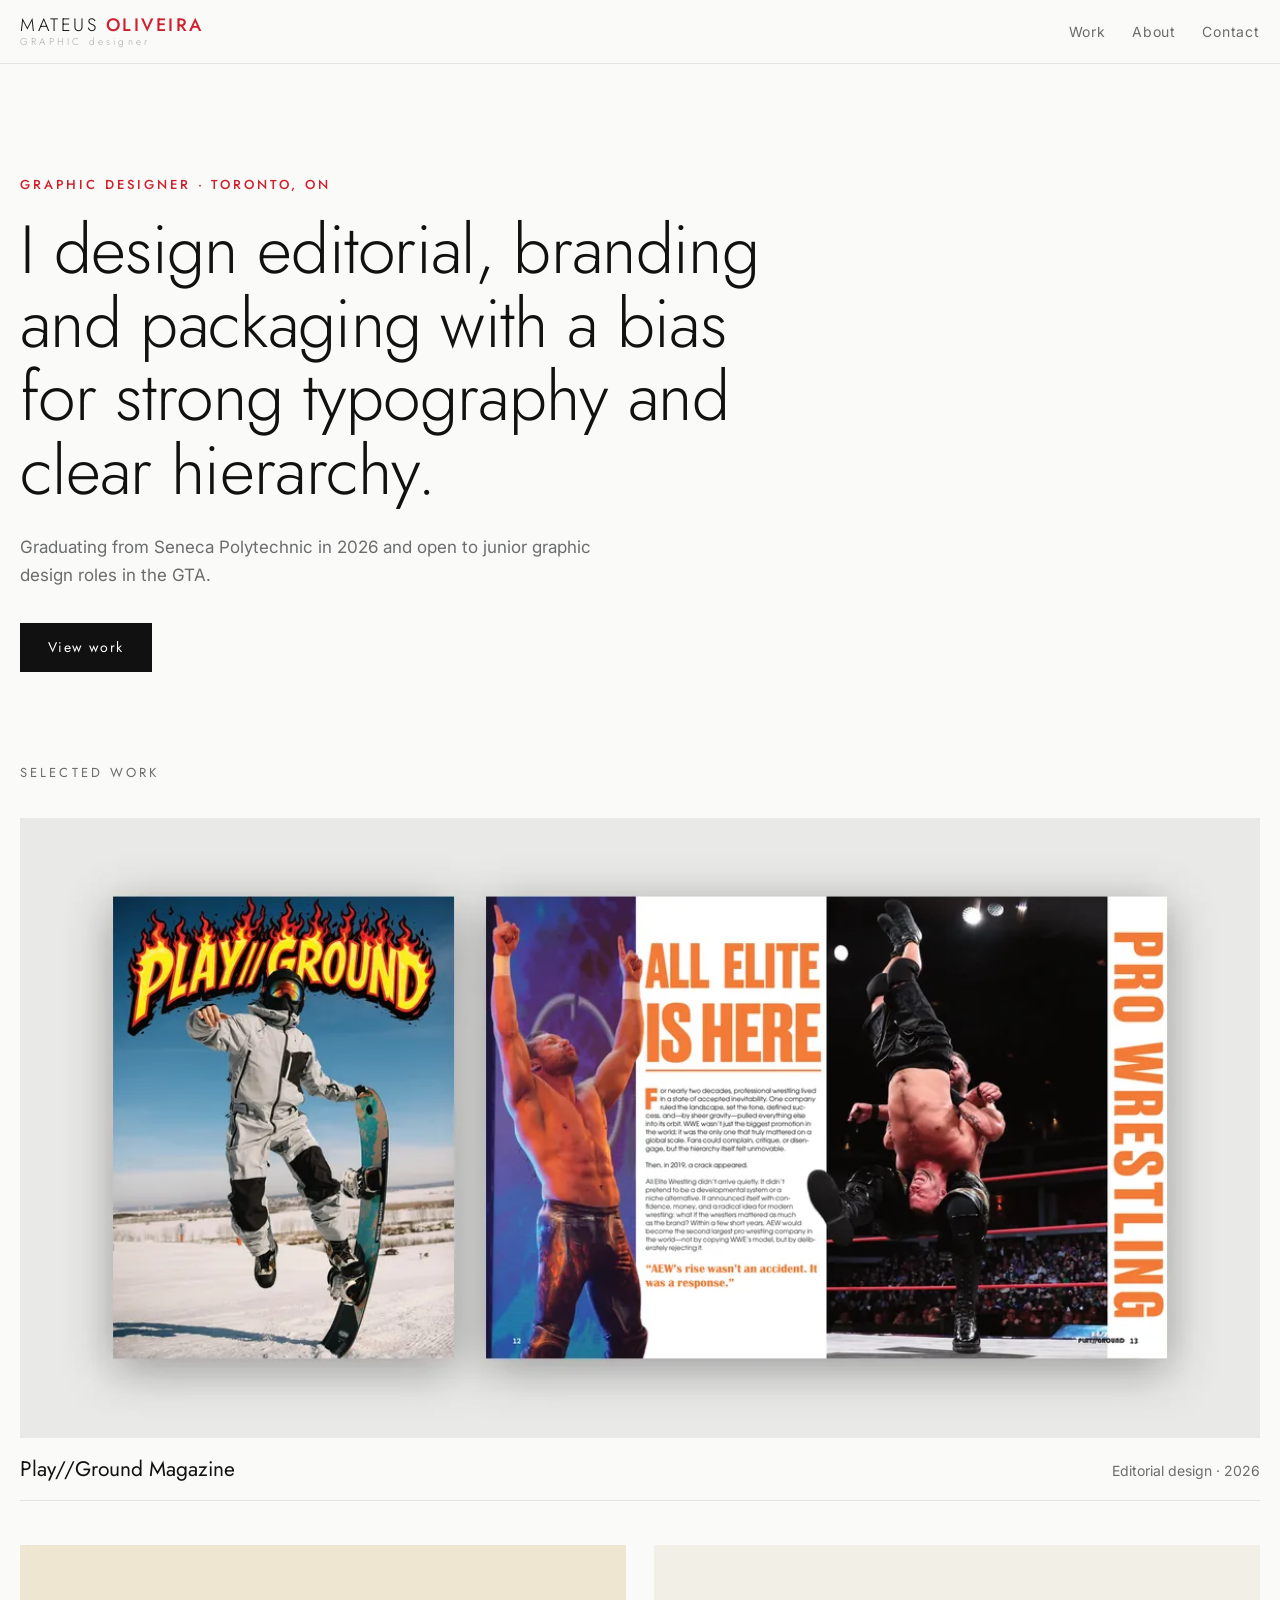
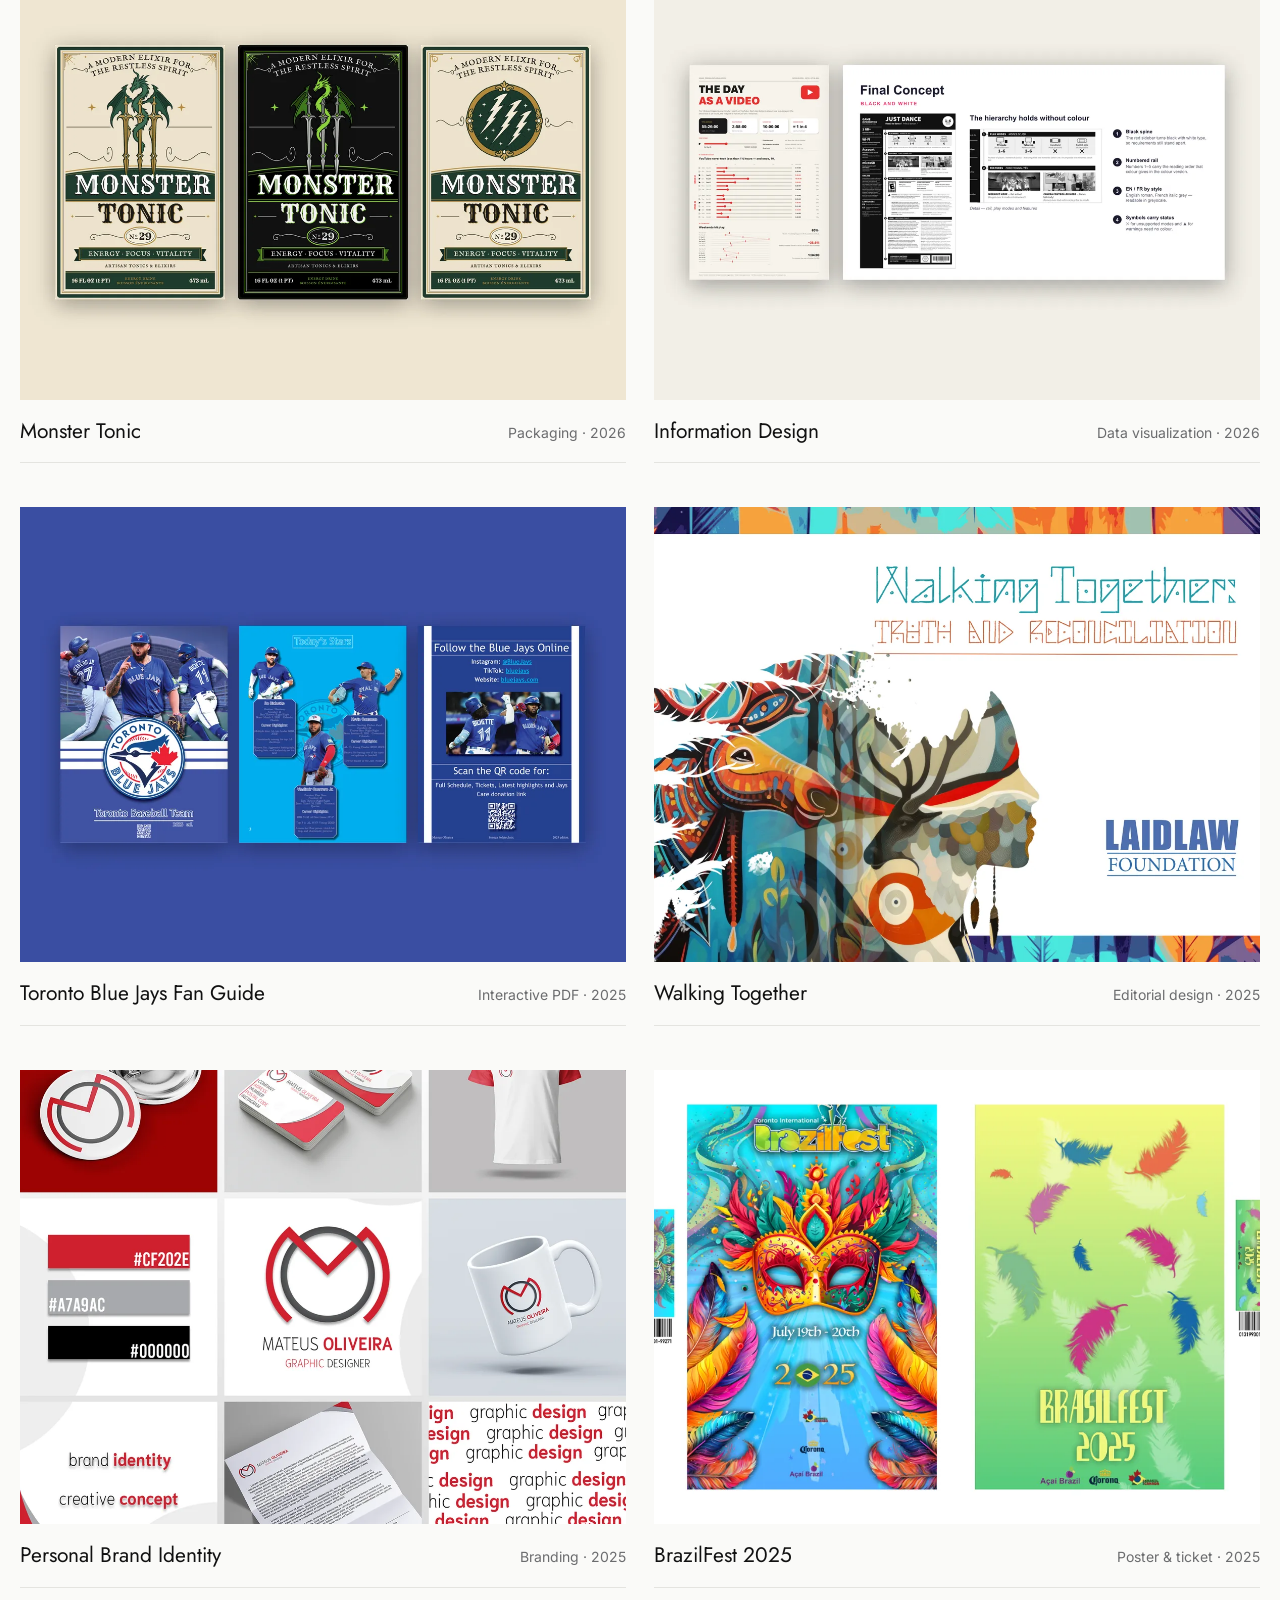
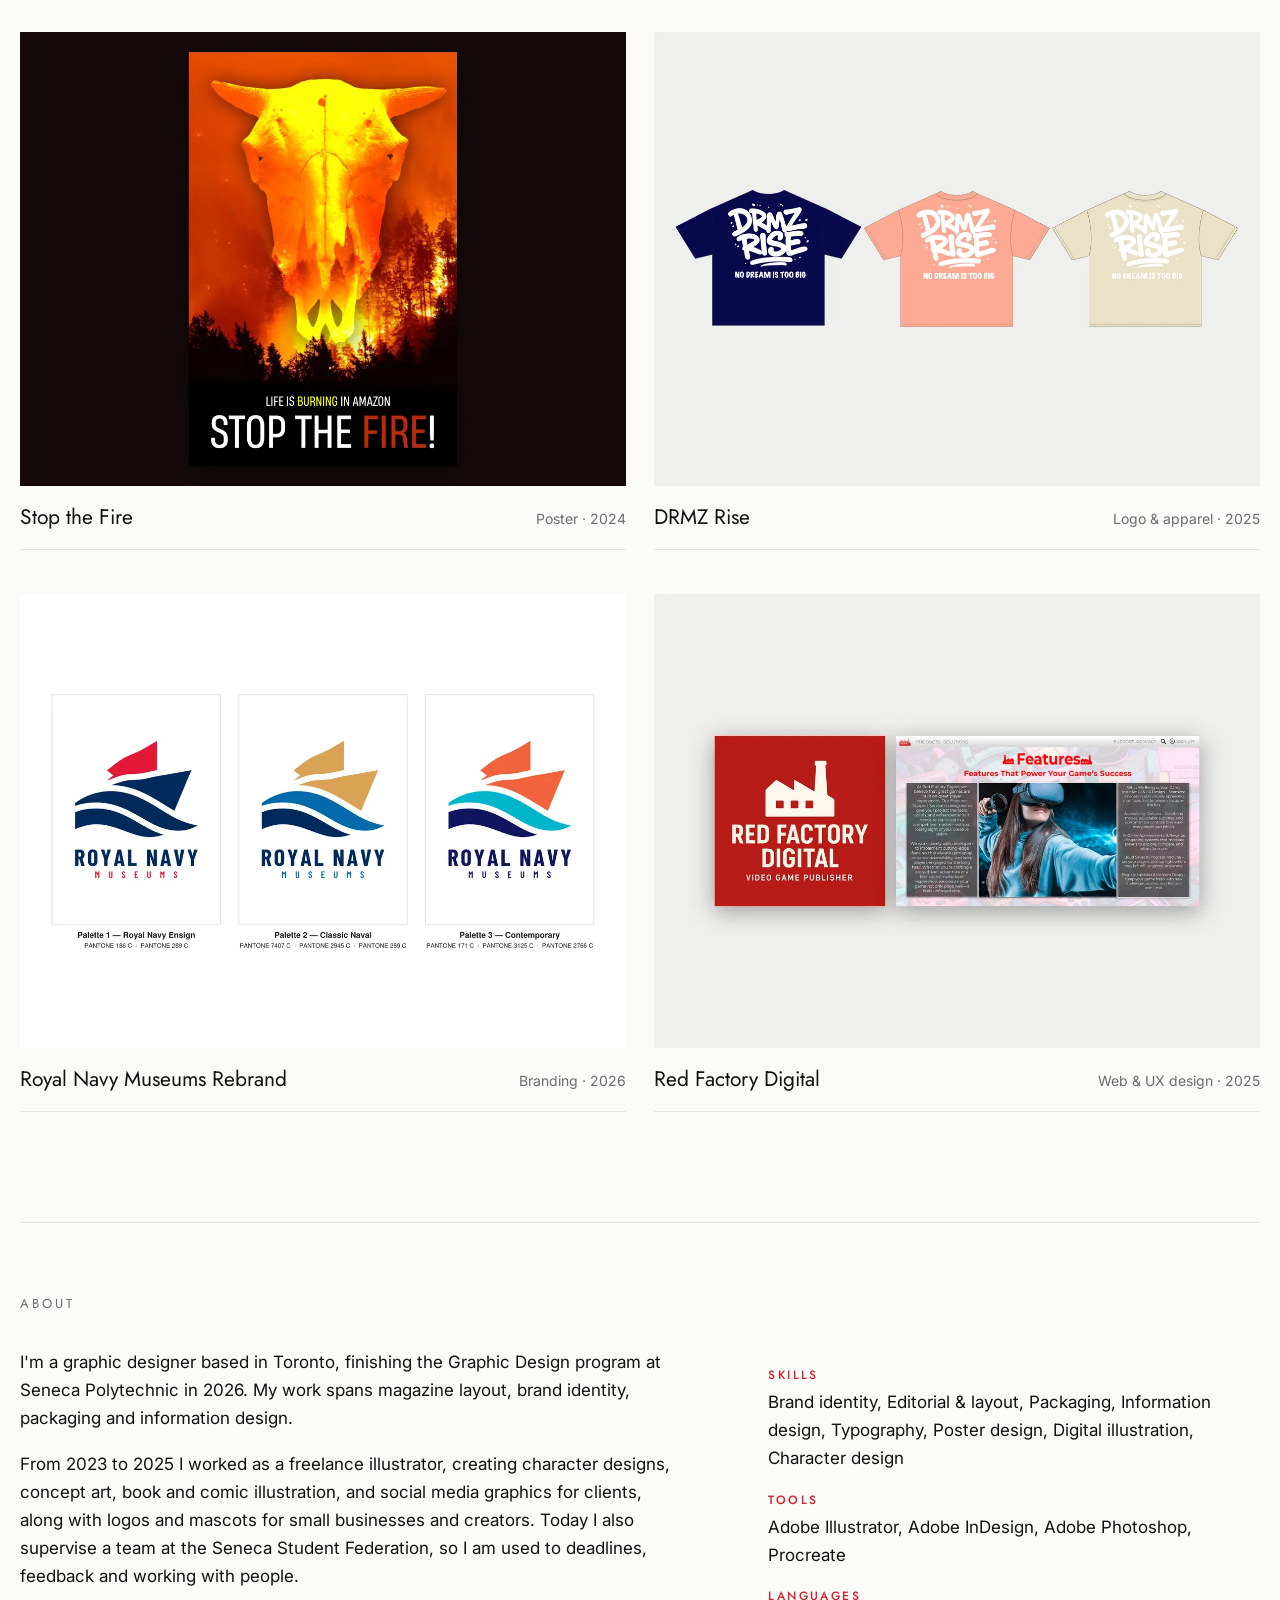
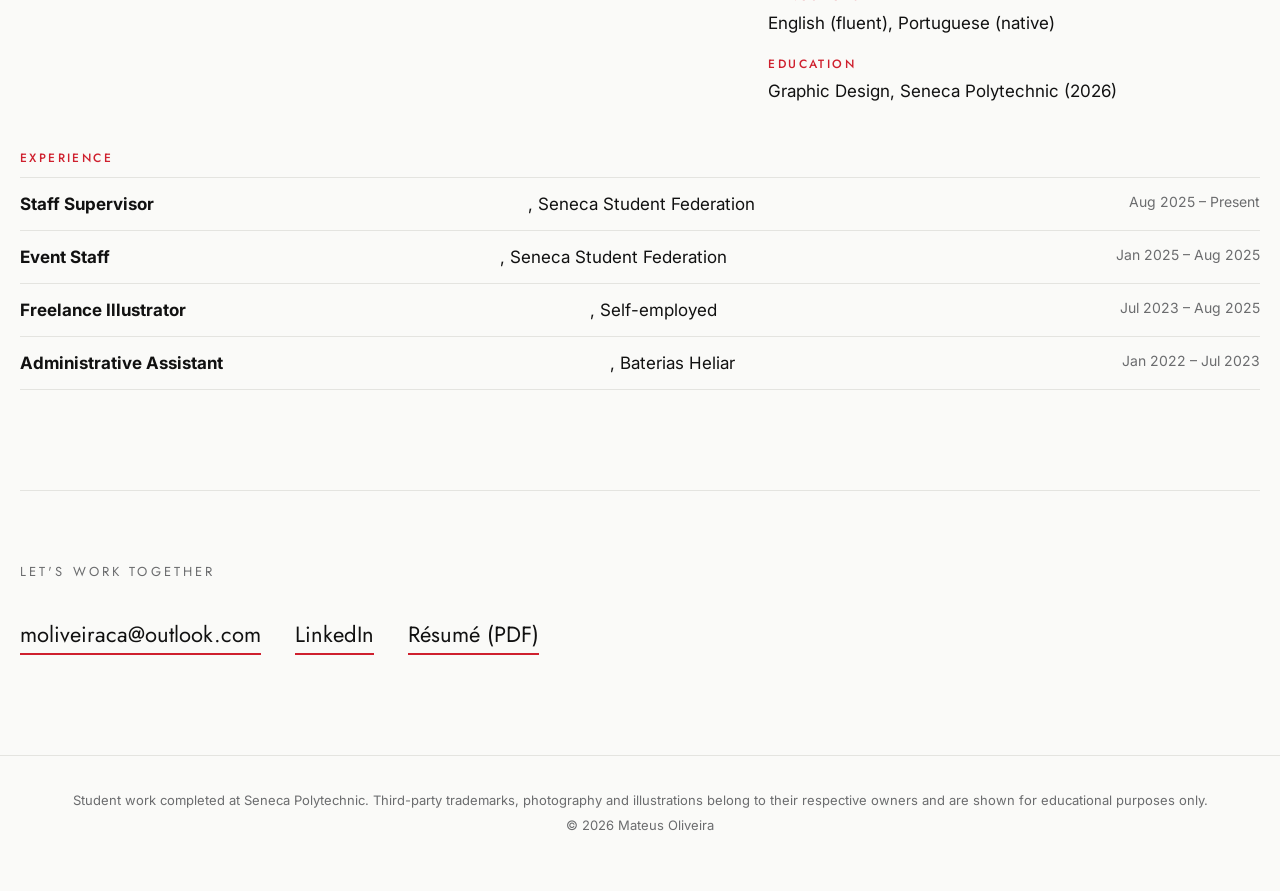
==== index.html @ f79b007b "Portfolio site Co-Authored-By: Claude Sonnet 5.5 <noreply@anthropic.com>" ====
<!doctype html>
<html lang="en"><head><meta charset="utf-8">
<meta name="viewport" content="width=device-width,initial-scale=1">
<title>Mateus Oliveira | Graphic Designer</title>
<meta name="description" content="I design editorial, branding and packaging with a bias for strong typography and clear hierarchy.">
<meta property="og:title" content="Mateus Oliveira | Graphic Designer"><meta property="og:description" content="I design editorial, branding and packaging with a bias for strong typography and clear hierarchy."><meta property="og:image" content="assets/img/playground-magazine/cover.webp">
<link rel="preconnect" href="https://fonts.googleapis.com"><link rel="preconnect" href="https://fonts.gstatic.com" crossorigin>
<link href="https://fonts.googleapis.com/css2?family=Inter:wght@400;500&family=Jost:wght@300;400;500&display=swap" rel="stylesheet">
<link rel="stylesheet" href="assets/css/style.css">
</head><body><header class="top"><a class="mark" href="index.html" aria-label="Home"><span>MATEUS</span> <b>OLIVEIRA</b><small>GRAPHIC designer</small></a>
<nav><a href="index.html#work">Work</a><a href="index.html#about">About</a><a href="index.html#contact">Contact</a></nav></header><main>
<section class="hero"><p class="eyebrow">Graphic Designer · Toronto, ON</p>
<h1>I design editorial, branding and packaging with a bias for strong typography and clear hierarchy.</h1><p class="status">Graduating from Seneca Polytechnic in 2026 and open to junior graphic design roles in the GTA.</p>
<a class="btn" href="#work">View work</a></section>
<section id="work"><h2>Selected work</h2><div class="grid"><a class="card big reveal" href="projects/playground-magazine.html"><div class="thumb"><img src="assets/img/playground-magazine/cover.webp" alt="Play//Ground Magazine cover" width="1200" height="900" loading="eager"></div>
<div class="cap"><h3>Play//Ground Magazine</h3><span>Editorial design · 2026</span></div></a><a class="card reveal" href="projects/monster-tonic.html"><div class="thumb"><img src="assets/img/monster-tonic/cover.webp" alt="Monster Tonic cover" width="1200" height="900" loading="eager"></div>
<div class="cap"><h3>Monster Tonic</h3><span>Packaging · 2026</span></div></a><a class="card reveal" href="projects/information-design.html"><div class="thumb"><img src="assets/img/information-design/cover.webp" alt="Information Design cover" width="1200" height="900" loading="lazy"></div>
<div class="cap"><h3>Information Design</h3><span>Data visualization · 2026</span></div></a><a class="card reveal" href="projects/toronto-blue-jays-guide.html"><div class="thumb"><img src="assets/img/toronto-blue-jays-guide/cover.webp" alt="Toronto Blue Jays Fan Guide cover" width="1200" height="900" loading="lazy"></div>
<div class="cap"><h3>Toronto Blue Jays Fan Guide</h3><span>Interactive PDF · 2025</span></div></a><a class="card reveal" href="projects/walking-together-brochure.html"><div class="thumb"><img src="assets/img/walking-together-brochure/cover.webp" alt="Walking Together cover" width="1200" height="900" loading="lazy"></div>
<div class="cap"><h3>Walking Together</h3><span>Editorial design · 2025</span></div></a><a class="card reveal" href="projects/personal-brand-identity.html"><div class="thumb"><img src="assets/img/personal-brand-identity/cover.webp" alt="Personal Brand Identity cover" width="1200" height="1196" loading="lazy"></div>
<div class="cap"><h3>Personal Brand Identity</h3><span>Branding · 2025</span></div></a><a class="card reveal" href="projects/brazilfest-2025.html"><div class="thumb"><img src="assets/img/brazilfest-2025/cover.webp" alt="BrazilFest 2025 cover" width="1200" height="777" loading="lazy"></div>
<div class="cap"><h3>BrazilFest 2025</h3><span>Poster &amp; ticket · 2025</span></div></a><a class="card reveal" href="projects/stop-the-fire.html"><div class="thumb"><img src="assets/img/stop-the-fire/cover.webp" alt="Stop the Fire cover" width="1200" height="900" loading="lazy"></div>
<div class="cap"><h3>Stop the Fire</h3><span>Poster · 2024</span></div></a><a class="card reveal" href="projects/drmz-rise.html"><div class="thumb"><img src="assets/img/drmz-rise/cover.webp" alt="DRMZ Rise cover" width="1200" height="900" loading="lazy"></div>
<div class="cap"><h3>DRMZ Rise</h3><span>Logo &amp; apparel · 2025</span></div></a><a class="card reveal" href="projects/royal-navy-museums.html"><div class="thumb"><img src="assets/img/royal-navy-museums/cover.webp" alt="Royal Navy Museums Rebrand cover" width="1200" height="927" loading="lazy"></div>
<div class="cap"><h3>Royal Navy Museums Rebrand</h3><span>Branding · 2026</span></div></a><a class="card reveal" href="projects/red-factory-digital.html"><div class="thumb"><img src="assets/img/red-factory-digital/cover.webp" alt="Red Factory Digital cover" width="1200" height="900" loading="lazy"></div>
<div class="cap"><h3>Red Factory Digital</h3><span>Web &amp; UX design · 2025</span></div></a></div></section>
<section id="about" class="about"><h2>About</h2><div class="cols"><div><p>I&#x27;m a graphic designer based in Toronto, finishing the Graphic Design program at Seneca Polytechnic in 2026. My work spans magazine layout, brand identity, packaging and information design.</p><p>From 2023 to 2025 I worked as a freelance illustrator, creating character designs, concept art, book and comic illustration, and social media graphics for clients, along with logos and mascots for small businesses and creators. Today I also supervise a team at the Seneca Student Federation, so I am used to deadlines, feedback and working with people.</p></div>
<div class="facts"><h4>Skills</h4><p>Brand identity, Editorial &amp; layout, Packaging, Information design, Typography, Poster design, Digital illustration, Character design</p><h4>Tools</h4><p>Adobe Illustrator, Adobe InDesign, Adobe Photoshop, Procreate</p><h4>Languages</h4><p>English (fluent), Portuguese (native)</p><h4>Education</h4><p>Graphic Design, Seneca Polytechnic (2026)</p></div></div>
<h4 class="exph">Experience</h4><ul class="exp"><li><b>Staff Supervisor</b>, Seneca Student Federation<span>Aug 2025 – Present</span></li><li><b>Event Staff</b>, Seneca Student Federation<span>Jan 2025 – Aug 2025</span></li><li><b>Freelance Illustrator</b>, Self-employed<span>Jul 2023 – Aug 2025</span></li><li><b>Administrative Assistant</b>, Baterias Heliar<span>Jan 2022 – Jul 2023</span></li></ul></section>
<section id="contact" class="contact"><h2>Let's work together</h2><p class="links"><a href="mailto:moliveiraca@outlook.com">moliveiraca@outlook.com</a> <a href="https://www.linkedin.com/in/mateus-poliveira" target="_blank" rel="noopener">LinkedIn</a> <a href="assets/Mateus_Oliveira_Resume.pdf" target="_blank" rel="noopener">Résumé (PDF)</a></p></section>
</main><footer><p>Student work completed at Seneca Polytechnic. Third-party trademarks, photography and illustrations belong to their respective owners and are shown for educational purposes only.</p><p>© 2026 Mateus Oliveira</p></footer>
<div class="lb" hidden><button class="x" aria-label="Close">×</button><button class="p" aria-label="Previous">‹</button><button class="n" aria-label="Next">›</button><img alt=""><p></p></div><script src="assets/js/main.js"></script></body></html>
---- assets/css/style.css ----
:root{--red:#CF202E;--gray:#A7A9AC;--ink:#111;--soft:#6b6c6e;--bg:#fafaf8;--line:#e4e4e0;--max:1240px}
*{box-sizing:border-box;margin:0}
html{scroll-behavior:smooth}
body{font:400 17px/1.65 Inter,system-ui,sans-serif;color:var(--ink);background:var(--bg);-webkit-font-smoothing:antialiased}
img{max-width:100%;height:auto;display:block}
a{color:inherit}
h1,h2,h3,h4,.mark,.eyebrow,.btn{font-family:Jost,Inter,sans-serif}
.top{position:sticky;top:0;z-index:5;display:flex;justify-content:space-between;align-items:center;padding:16px max(20px,calc((100% - var(--max))/2));background:rgba(250,250,248,.92);backdrop-filter:blur(8px);border-bottom:1px solid var(--line)}
.mark{text-decoration:none;font-weight:300;letter-spacing:.14em;font-size:18px;line-height:1.1}
.mark b{font-weight:500;color:var(--red)}
.mark small{display:block;font-size:10px;letter-spacing:.32em;color:var(--gray);text-transform:none}
.top nav{display:flex;gap:26px}
.top nav a{text-decoration:none;font-size:14px;letter-spacing:.06em;color:var(--soft)}
.top nav a:hover{color:var(--red)}
main,footer{padding:0 20px}
section{max-width:var(--max);margin:0 auto}
.hero{padding:110px 0 90px}
.eyebrow{font-size:13px;letter-spacing:.22em;text-transform:uppercase;color:var(--red);margin-bottom:18px;font-weight:500}
h1{font-weight:300;font-size:clamp(34px,5.4vw,68px);line-height:1.08;max-width:18ch;letter-spacing:-.01em}
.hero h1{max-width:20ch}
.status{margin:26px 0 34px;color:var(--soft);max-width:52ch}
.btn{display:inline-block;background:var(--ink);color:#fff;text-decoration:none;padding:13px 28px;letter-spacing:.1em;font-size:14px;transition:background .2s}
.btn:hover{background:var(--red)}
h2{font-weight:400;font-size:13px;letter-spacing:.24em;text-transform:uppercase;color:var(--soft);margin-bottom:34px}
.grid{display:grid;grid-template-columns:repeat(2,1fr);gap:44px 28px;padding-bottom:110px}
.card{text-decoration:none;display:block}
.card.big{grid-column:1/-1}
.thumb{overflow:hidden;background:#e9e9e6}
.thumb img{width:100%;aspect-ratio:4/3;object-fit:cover;transition:transform .6s ease}
.card.big .thumb img{aspect-ratio:2/1}
.card:hover .thumb img{transform:scale(1.03)}
.cap{display:flex;justify-content:space-between;gap:16px;align-items:baseline;padding-top:14px;border-bottom:1px solid var(--line);padding-bottom:14px}
.cap h3{font-weight:400;font-size:21px}
.cap span{color:var(--soft);font-size:14px;white-space:nowrap}
.card:hover h3{color:var(--red)}
.about,.contact{padding:20px 0 100px;border-top:1px solid var(--line);padding-top:70px}
.cols{display:grid;grid-template-columns:1.4fr 1fr;gap:60px}
.cols p{margin-bottom:1em;max-width:60ch}
.facts h4{font:500 12px Jost;letter-spacing:.2em;text-transform:uppercase;color:var(--red);margin-top:18px}
.facts p{margin:4px 0 0}
.exph{font:500 12px Jost;letter-spacing:.2em;text-transform:uppercase;color:var(--red);margin:44px 0 10px}
.exp{list-style:none;padding:0;border-top:1px solid var(--line)}
.exp li{display:flex;justify-content:space-between;gap:16px;padding:12px 0;border-bottom:1px solid var(--line)}
.exp span{color:var(--soft);font-size:14px;white-space:nowrap}
@media (max-width:760px){.exp li{flex-direction:column;gap:2px}.exp span{white-space:normal}}
.contact .links{display:flex;flex-wrap:wrap;gap:12px 34px;font-size:22px;font-family:Jost}
.contact a{text-decoration:none;border-bottom:2px solid var(--red)}
.soft{color:var(--soft)}
footer{border-top:1px solid var(--line);padding-top:30px;padding-bottom:50px;color:var(--soft);font-size:13px;text-align:center}
footer p{max-width:var(--max);margin:4px auto}
/* project page */
.proj{padding-bottom:60px}
.phead{padding:80px 0 40px}
.lead{margin-top:22px;color:var(--soft);max-width:58ch;font-size:19px}
.phero{width:100%;max-width:var(--max);margin:0 auto;background:#e9e9e6}
.pinfo{display:grid;grid-template-columns:1fr 1.6fr;gap:60px;padding:56px 0}
dl{display:grid;grid-template-columns:1fr 1fr;gap:18px 20px;align-content:start}
dt{font:500 11px Jost;letter-spacing:.2em;text-transform:uppercase;color:var(--red)}
dd{font-size:15px}
.note{margin-top:18px;font-size:14px;color:var(--soft);border-left:2px solid var(--gray);padding-left:14px}
.gallery{display:grid;grid-template-columns:repeat(6,1fr);gap:28px}
.g{grid-column:span 6}
.g.half{grid-column:span 3}
.g.third{grid-column:span 2}
.g.narrow{grid-column:2/6}
.g img{width:100%;cursor:zoom-in;background:#ecece9}
figcaption{font-size:13px;color:var(--soft);margin-top:8px}
.pn{display:flex;justify-content:space-between;gap:20px;max-width:var(--max);margin:90px auto 0;padding-top:26px;border-top:1px solid var(--line);font-family:Jost;font-size:18px}
.pn a{text-decoration:none}.pn a:hover{color:var(--red)}
/* lightbox */
.lb{position:fixed;inset:0;z-index:20;background:rgba(10,10,10,.94);display:flex;flex-direction:column;align-items:center;justify-content:center;padding:30px}
.lb[hidden]{display:none}
.lb img{max-width:94vw;max-height:84vh;object-fit:contain}
.lb p{color:#ccc;font-size:14px;margin-top:12px}
.lb button{position:absolute;background:none;border:0;color:#fff;font-size:44px;cursor:pointer;padding:10px 18px;line-height:1}
.lb .x{top:10px;right:14px}.lb .p{left:6px;top:45%}.lb .n{right:6px;top:45%}
.lb button:hover{color:var(--red)}
/* reveal */
.js .reveal{opacity:0;transform:translateY(18px);transition:opacity .7s ease,transform .7s ease}
.js .reveal.in{opacity:1;transform:none}
@media (prefers-reduced-motion:reduce){.js .reveal{opacity:1;transform:none;transition:none}html{scroll-behavior:auto}.thumb img{transition:none}}
@media (max-width:760px){
 body{font-size:16px}.hero{padding:60px 0 56px}
 .grid{grid-template-columns:1fr;gap:34px}.card.big .thumb img{aspect-ratio:4/3}
 .cols,.pinfo{grid-template-columns:1fr;gap:30px}
 .gallery{gap:18px}.g.half{grid-column:span 6}.g.third{grid-column:span 6}.g.narrow{grid-column:1/-1}
 .top nav{gap:16px}.mark{font-size:15px}.pn{flex-direction:column}
 .cap{flex-direction:column;gap:2px}.cap span{white-space:normal}
}
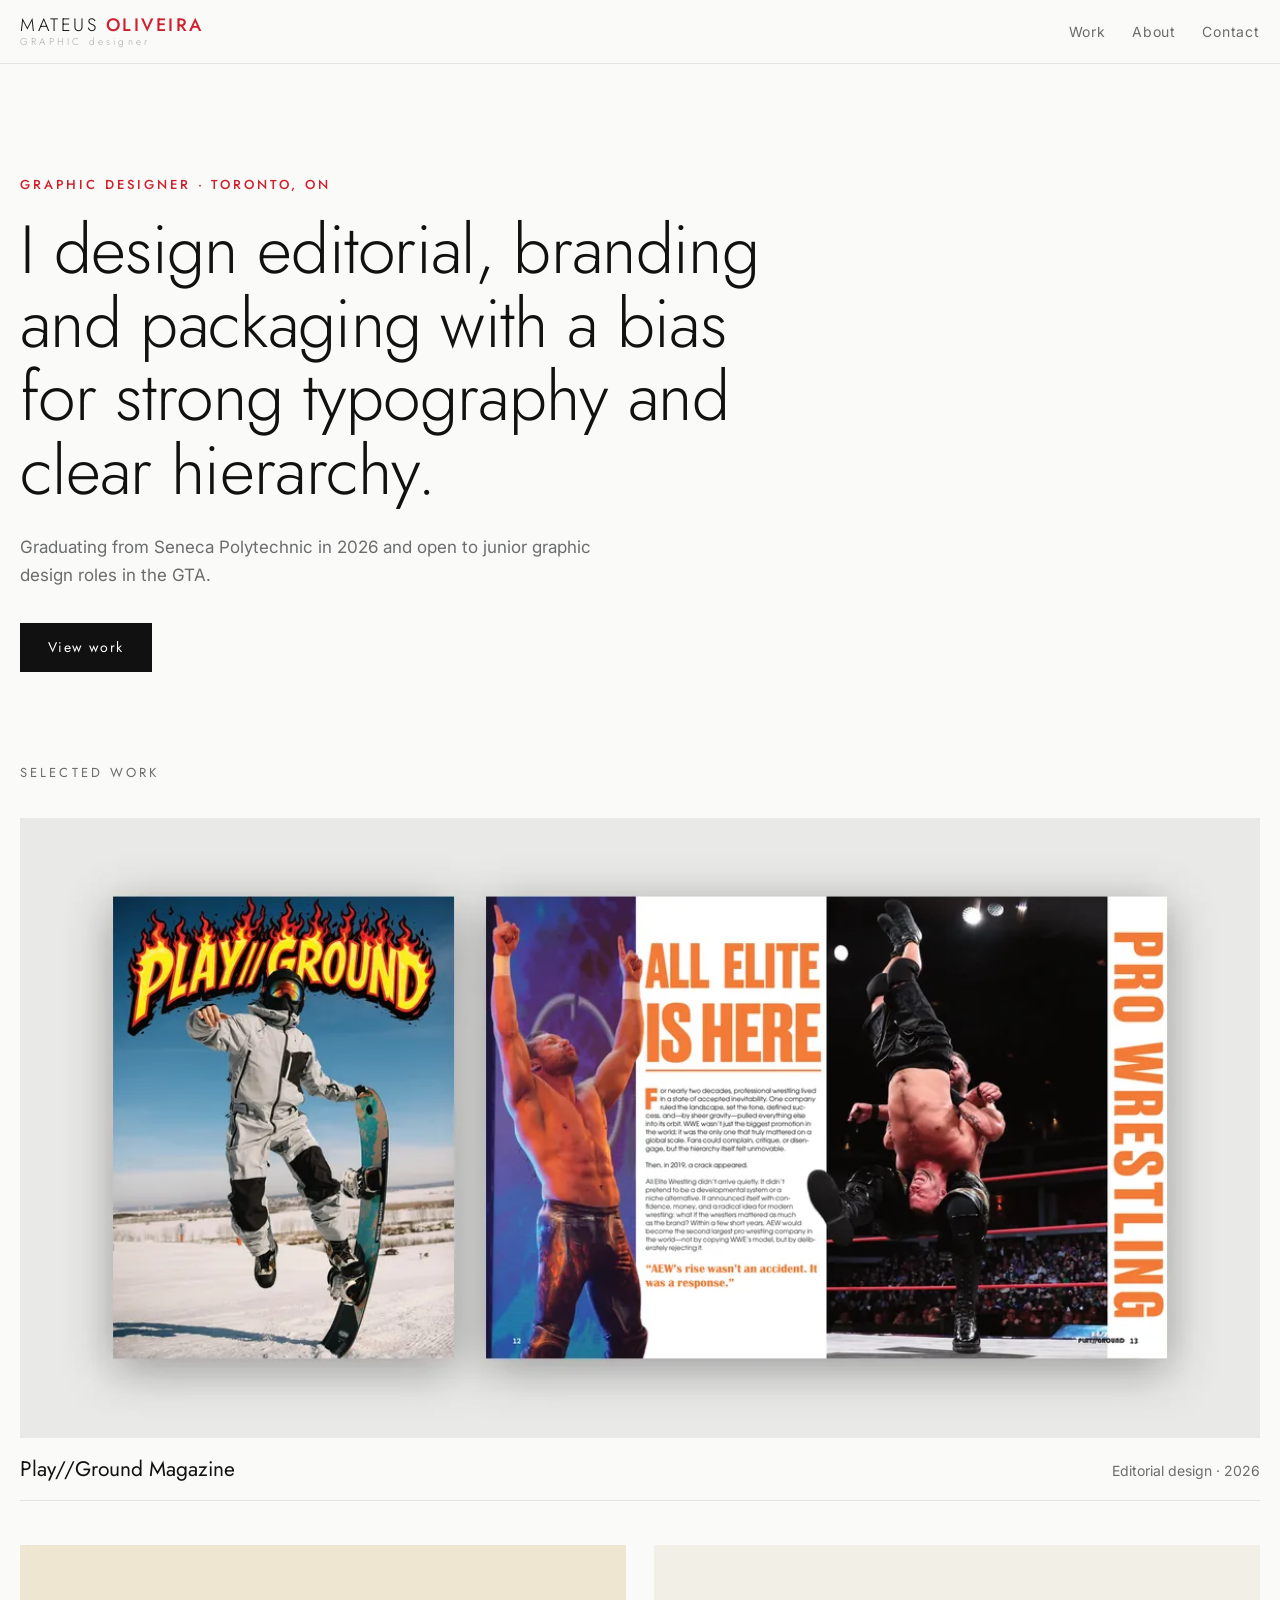
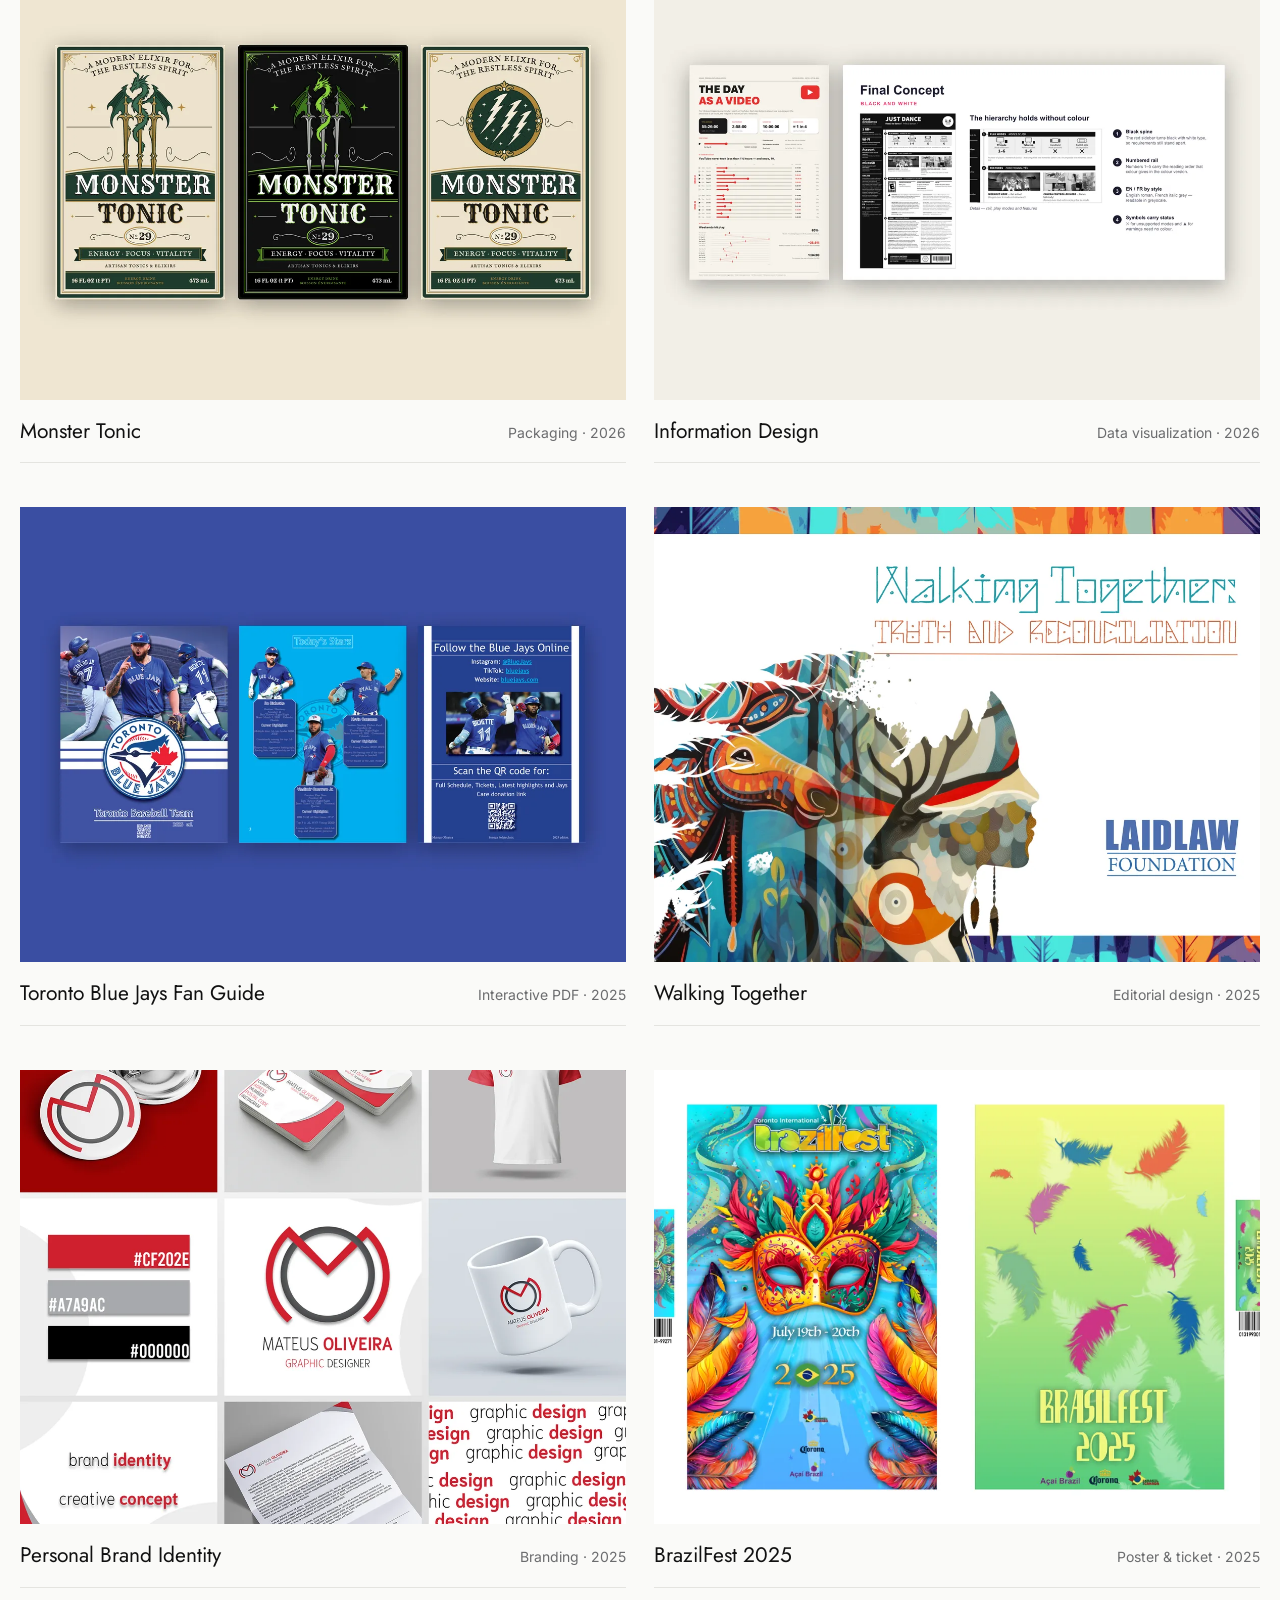
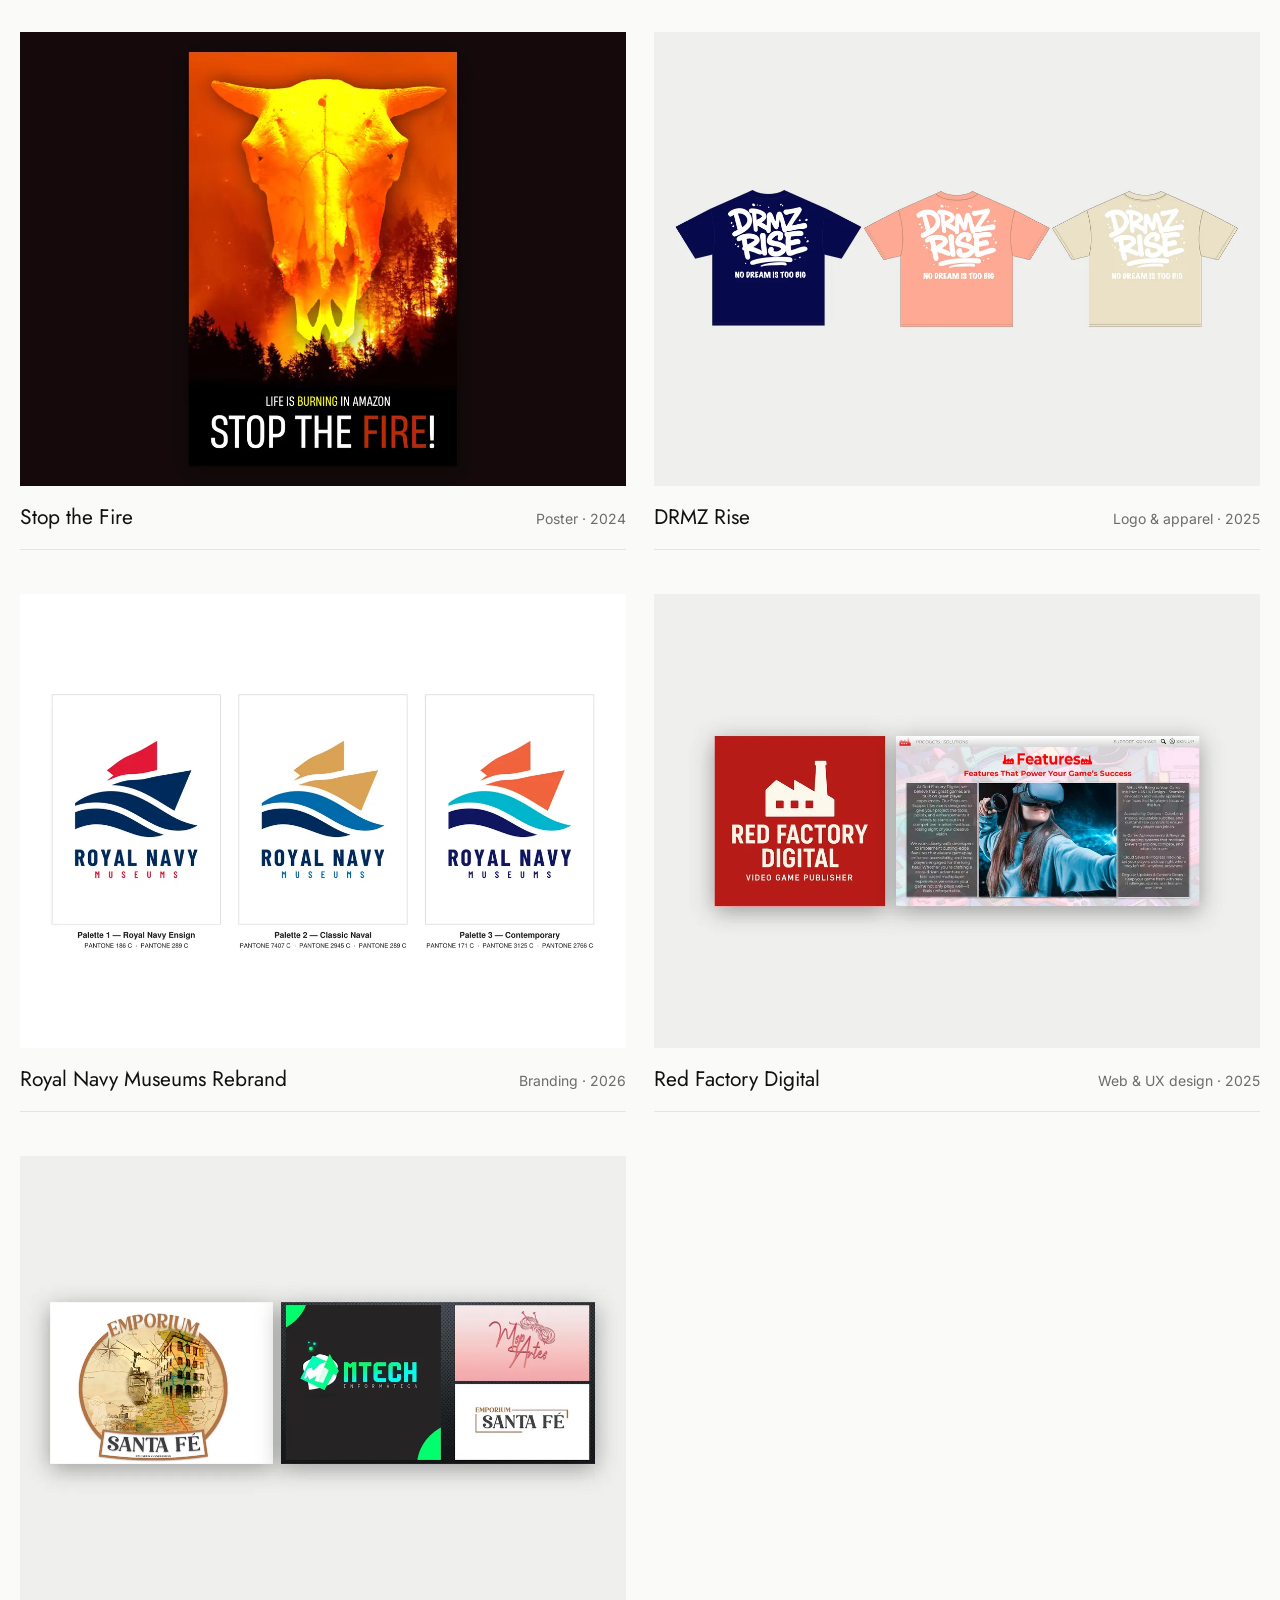
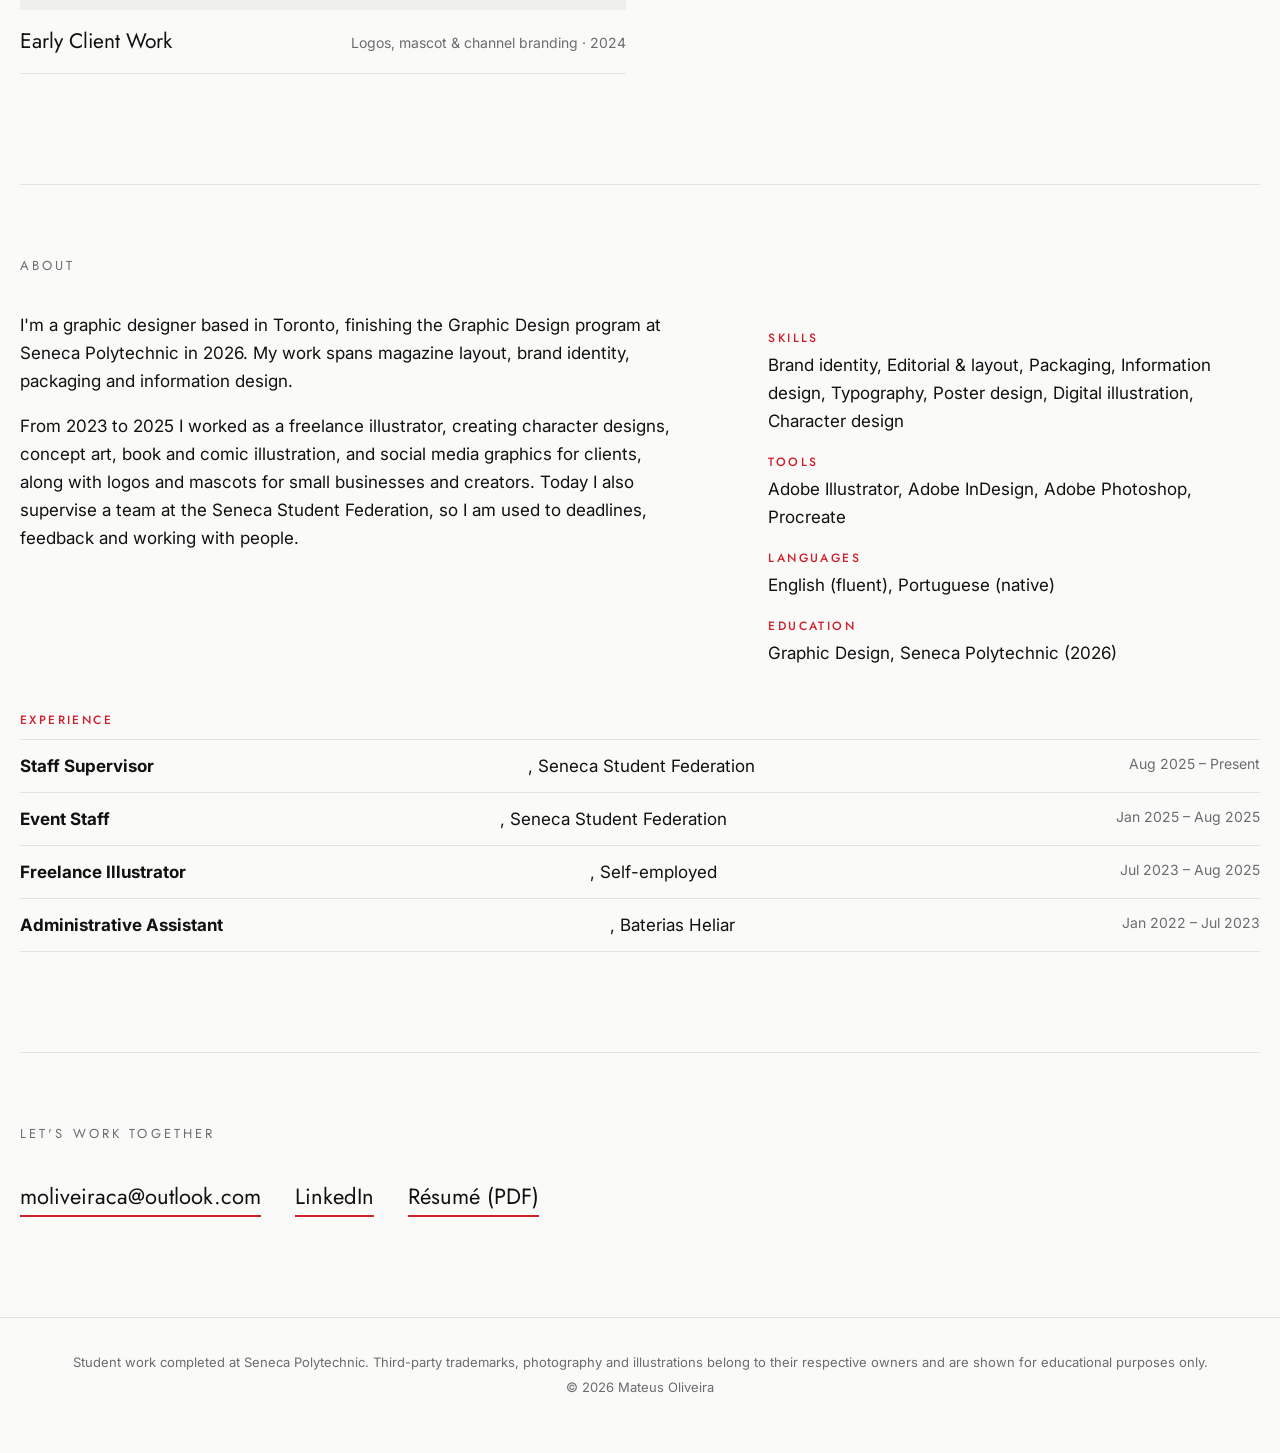
==== commit 2db3b058: "Add Early Client Work case Co-Authored-By: Claude Sonnet 5.5 <noreply@anthropic.com>" ====
--- a/index.html
+++ b/index.html
@@ -23,7 +23,8 @@
 <div class="cap"><h3>Stop the Fire</h3><span>Poster · 2024</span></div></a><a class="card reveal" href="projects/drmz-rise.html"><div class="thumb"><img src="assets/img/drmz-rise/cover.webp" alt="DRMZ Rise cover" width="1200" height="900" loading="lazy"></div>
 <div class="cap"><h3>DRMZ Rise</h3><span>Logo &amp; apparel · 2025</span></div></a><a class="card reveal" href="projects/royal-navy-museums.html"><div class="thumb"><img src="assets/img/royal-navy-museums/cover.webp" alt="Royal Navy Museums Rebrand cover" width="1200" height="927" loading="lazy"></div>
 <div class="cap"><h3>Royal Navy Museums Rebrand</h3><span>Branding · 2026</span></div></a><a class="card reveal" href="projects/red-factory-digital.html"><div class="thumb"><img src="assets/img/red-factory-digital/cover.webp" alt="Red Factory Digital cover" width="1200" height="900" loading="lazy"></div>
-<div class="cap"><h3>Red Factory Digital</h3><span>Web &amp; UX design · 2025</span></div></a></div></section>
+<div class="cap"><h3>Red Factory Digital</h3><span>Web &amp; UX design · 2025</span></div></a><a class="card reveal" href="projects/early-client-work.html"><div class="thumb"><img src="assets/img/early-client-work/cover.webp" alt="Early Client Work cover" width="1200" height="900" loading="lazy"></div>
+<div class="cap"><h3>Early Client Work</h3><span>Logos, mascot &amp; channel branding · 2024</span></div></a></div></section>
 <section id="about" class="about"><h2>About</h2><div class="cols"><div><p>I&#x27;m a graphic designer based in Toronto, finishing the Graphic Design program at Seneca Polytechnic in 2026. My work spans magazine layout, brand identity, packaging and information design.</p><p>From 2023 to 2025 I worked as a freelance illustrator, creating character designs, concept art, book and comic illustration, and social media graphics for clients, along with logos and mascots for small businesses and creators. Today I also supervise a team at the Seneca Student Federation, so I am used to deadlines, feedback and working with people.</p></div>
 <div class="facts"><h4>Skills</h4><p>Brand identity, Editorial &amp; layout, Packaging, Information design, Typography, Poster design, Digital illustration, Character design</p><h4>Tools</h4><p>Adobe Illustrator, Adobe InDesign, Adobe Photoshop, Procreate</p><h4>Languages</h4><p>English (fluent), Portuguese (native)</p><h4>Education</h4><p>Graphic Design, Seneca Polytechnic (2026)</p></div></div>
 <h4 class="exph">Experience</h4><ul class="exp"><li><b>Staff Supervisor</b>, Seneca Student Federation<span>Aug 2025 – Present</span></li><li><b>Event Staff</b>, Seneca Student Federation<span>Jan 2025 – Aug 2025</span></li><li><b>Freelance Illustrator</b>, Self-employed<span>Jul 2023 – Aug 2025</span></li><li><b>Administrative Assistant</b>, Baterias Heliar<span>Jan 2022 – Jul 2023</span></li></ul></section>
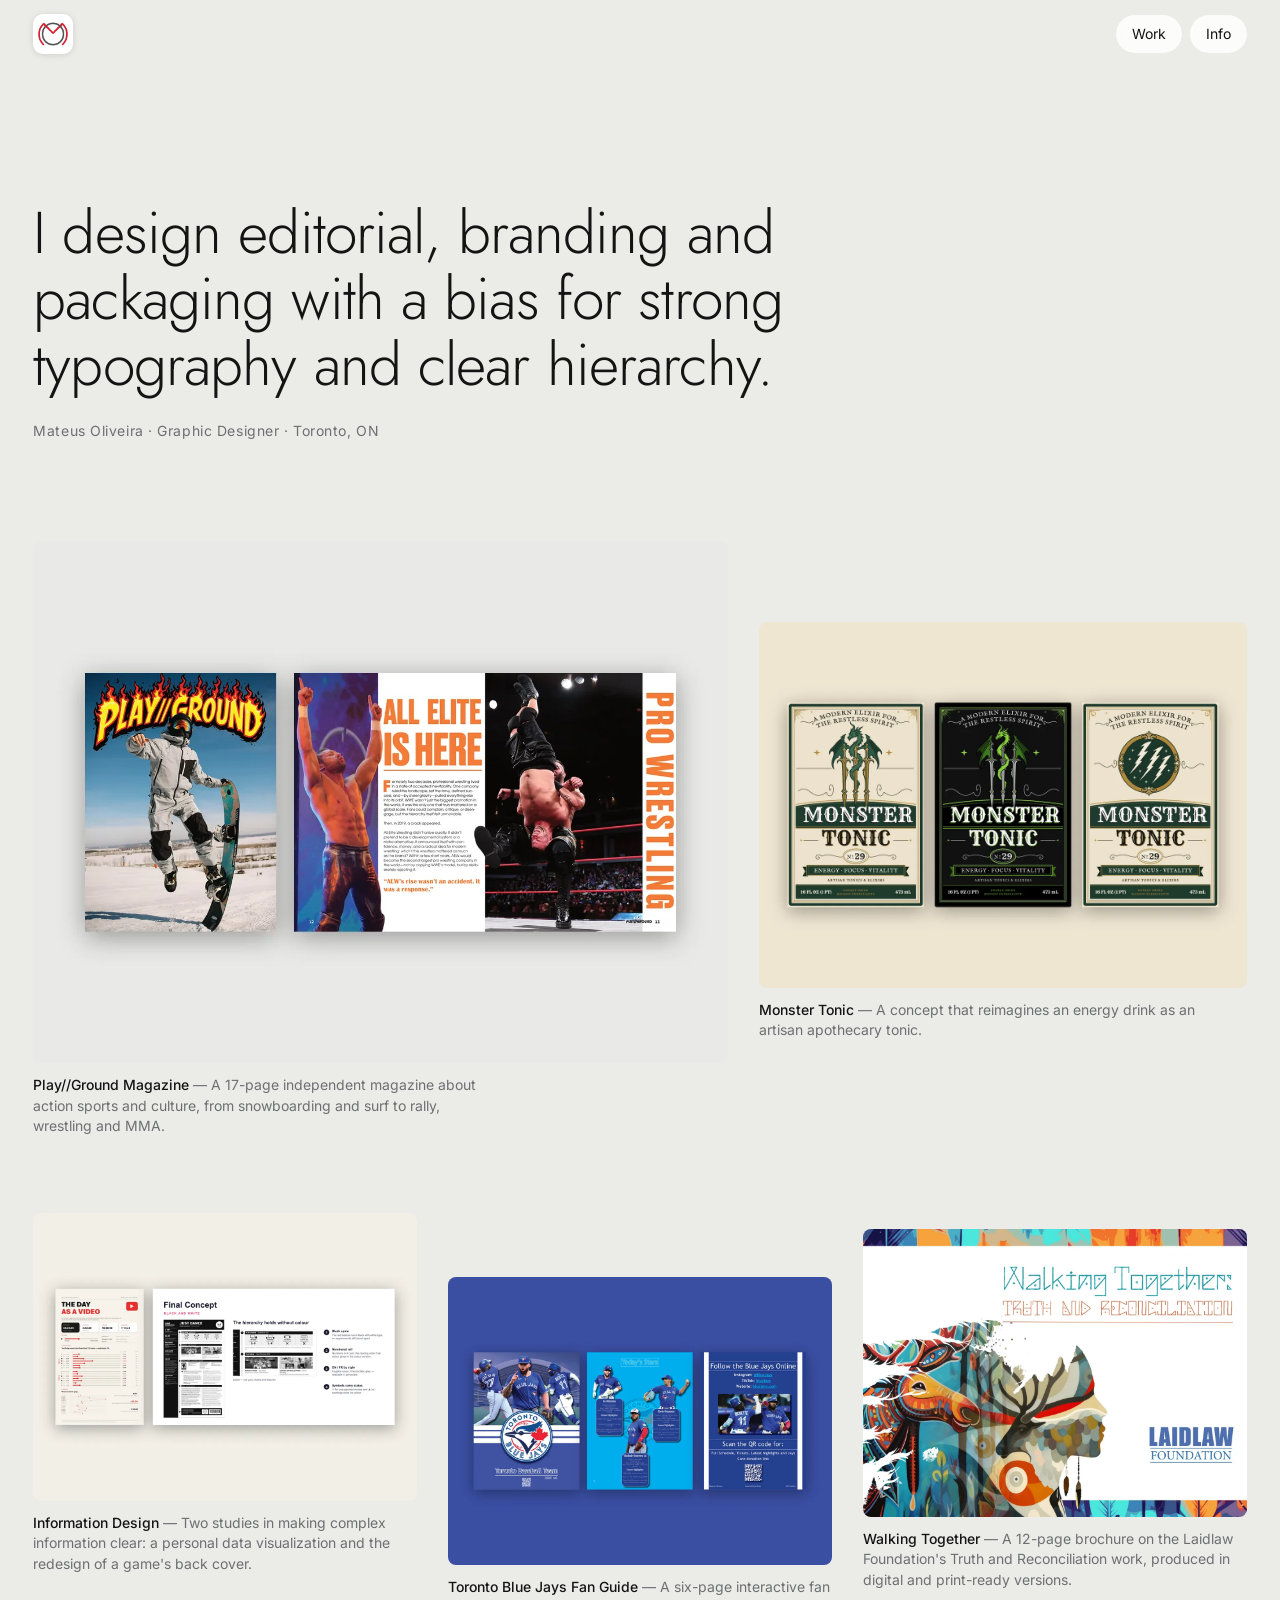
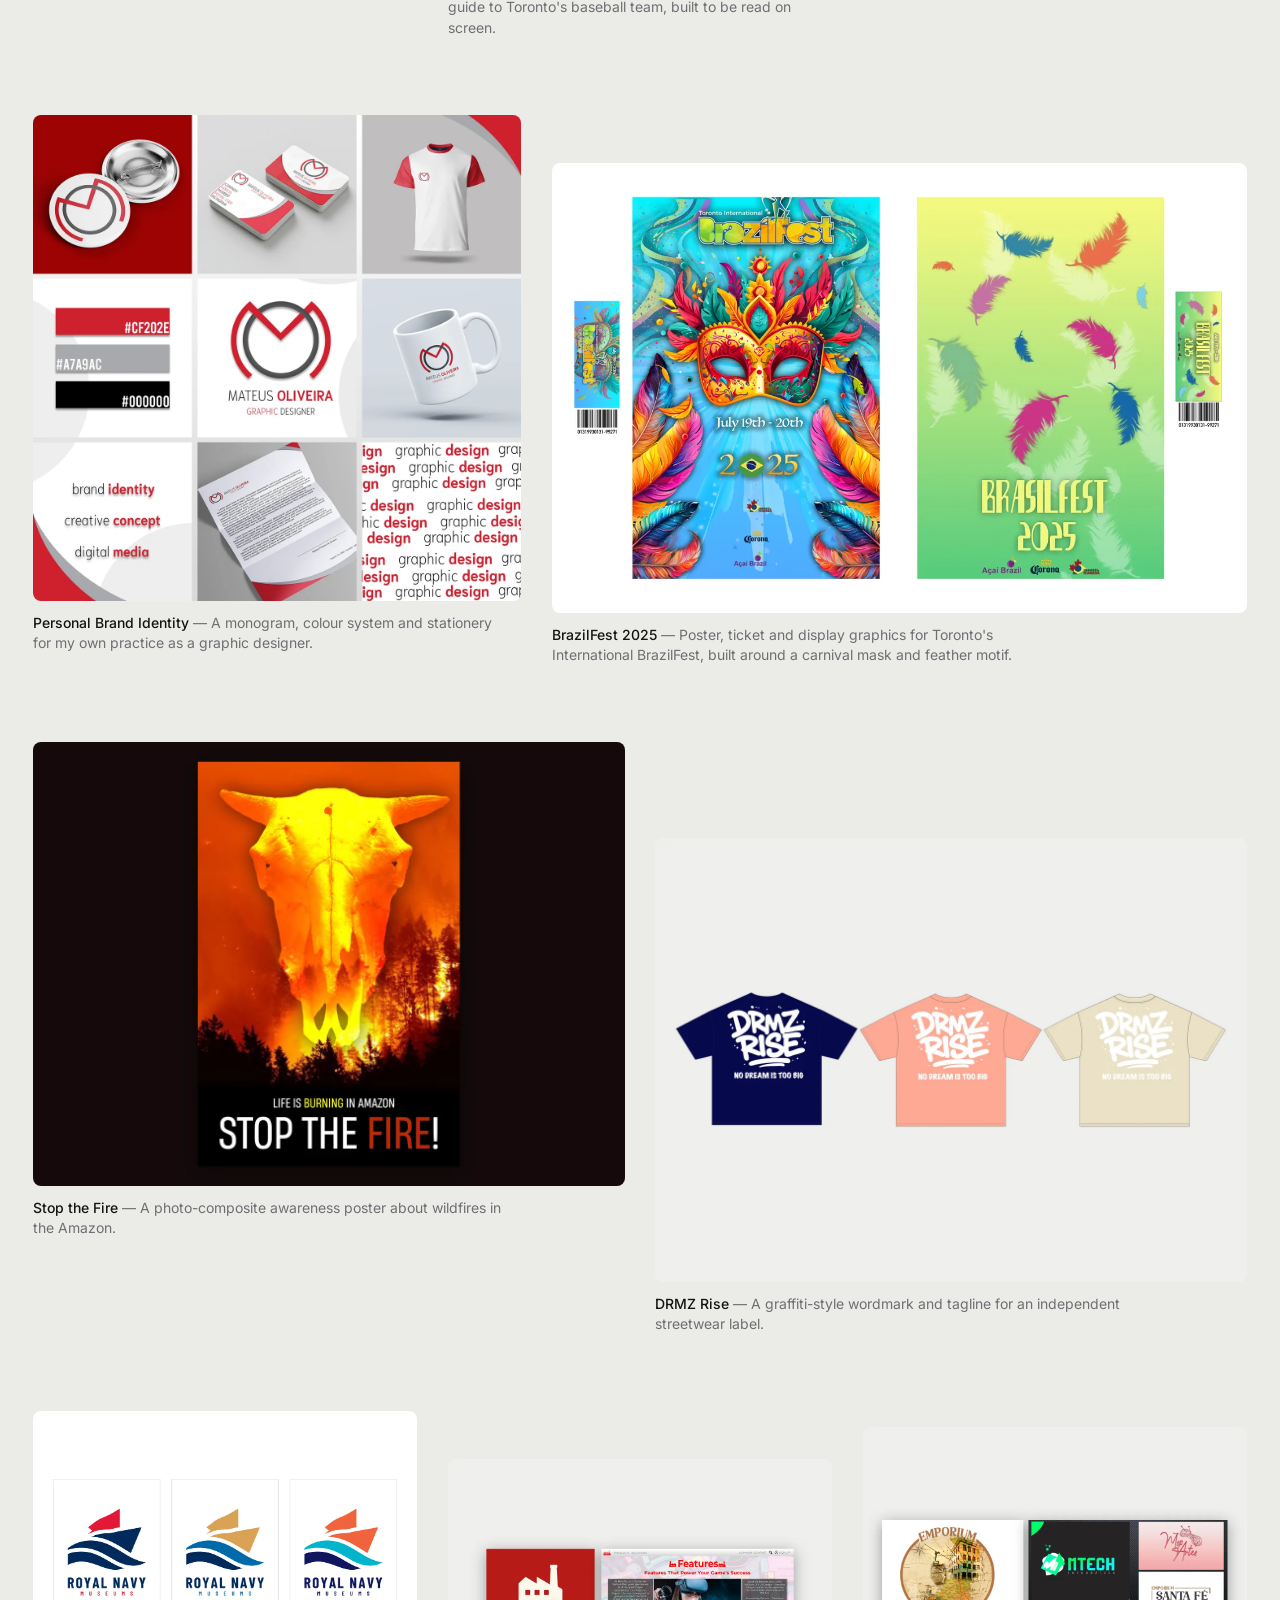
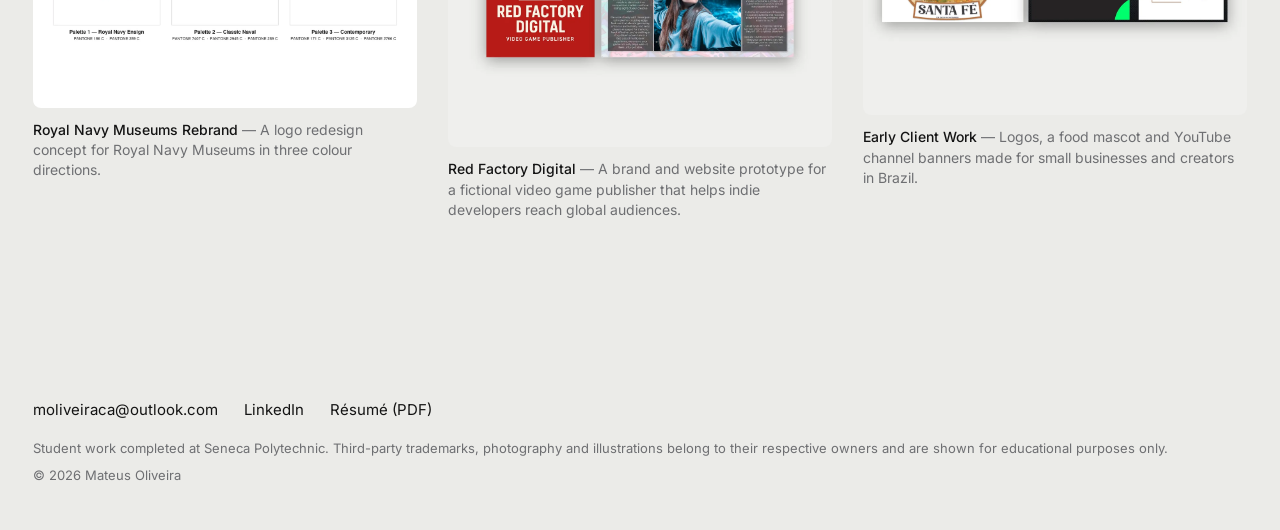
==== commit 31f725c7: "New layout v2: vertical collage, info panel" ====
--- a/index.html
+++ b/index.html
@@ -4,30 +4,32 @@
 <title>Mateus Oliveira | Graphic Designer</title>
 <meta name="description" content="I design editorial, branding and packaging with a bias for strong typography and clear hierarchy.">
 <meta property="og:title" content="Mateus Oliveira | Graphic Designer"><meta property="og:description" content="I design editorial, branding and packaging with a bias for strong typography and clear hierarchy."><meta property="og:image" content="assets/img/playground-magazine/cover.webp">
+<link rel="icon" href="favicon.ico" sizes="any"><link rel="icon" type="image/png" sizes="32x32" href="favicon-32.png"><link rel="apple-touch-icon" href="apple-touch-icon.png">
 <link rel="preconnect" href="https://fonts.googleapis.com"><link rel="preconnect" href="https://fonts.gstatic.com" crossorigin>
 <link href="https://fonts.googleapis.com/css2?family=Inter:wght@400;500&family=Jost:wght@300;400;500&display=swap" rel="stylesheet">
 <link rel="stylesheet" href="assets/css/style.css">
-</head><body><header class="top"><a class="mark" href="index.html" aria-label="Home"><span>MATEUS</span> <b>OLIVEIRA</b><small>GRAPHIC designer</small></a>
-<nav><a href="index.html#work">Work</a><a href="index.html#about">About</a><a href="index.html#contact">Contact</a></nav></header><main>
-<section class="hero"><p class="eyebrow">Graphic Designer · Toronto, ON</p>
-<h1>I design editorial, branding and packaging with a bias for strong typography and clear hierarchy.</h1><p class="status">Graduating from Seneca Polytechnic in 2026 and open to junior graphic design roles in the GTA.</p>
-<a class="btn" href="#work">View work</a></section>
-<section id="work"><h2>Selected work</h2><div class="grid"><a class="card big reveal" href="projects/playground-magazine.html"><div class="thumb"><img src="assets/img/playground-magazine/cover.webp" alt="Play//Ground Magazine cover" width="1200" height="900" loading="eager"></div>
-<div class="cap"><h3>Play//Ground Magazine</h3><span>Editorial design · 2026</span></div></a><a class="card reveal" href="projects/monster-tonic.html"><div class="thumb"><img src="assets/img/monster-tonic/cover.webp" alt="Monster Tonic cover" width="1200" height="900" loading="eager"></div>
-<div class="cap"><h3>Monster Tonic</h3><span>Packaging · 2026</span></div></a><a class="card reveal" href="projects/information-design.html"><div class="thumb"><img src="assets/img/information-design/cover.webp" alt="Information Design cover" width="1200" height="900" loading="lazy"></div>
-<div class="cap"><h3>Information Design</h3><span>Data visualization · 2026</span></div></a><a class="card reveal" href="projects/toronto-blue-jays-guide.html"><div class="thumb"><img src="assets/img/toronto-blue-jays-guide/cover.webp" alt="Toronto Blue Jays Fan Guide cover" width="1200" height="900" loading="lazy"></div>
-<div class="cap"><h3>Toronto Blue Jays Fan Guide</h3><span>Interactive PDF · 2025</span></div></a><a class="card reveal" href="projects/walking-together-brochure.html"><div class="thumb"><img src="assets/img/walking-together-brochure/cover.webp" alt="Walking Together cover" width="1200" height="900" loading="lazy"></div>
-<div class="cap"><h3>Walking Together</h3><span>Editorial design · 2025</span></div></a><a class="card reveal" href="projects/personal-brand-identity.html"><div class="thumb"><img src="assets/img/personal-brand-identity/cover.webp" alt="Personal Brand Identity cover" width="1200" height="1196" loading="lazy"></div>
-<div class="cap"><h3>Personal Brand Identity</h3><span>Branding · 2025</span></div></a><a class="card reveal" href="projects/brazilfest-2025.html"><div class="thumb"><img src="assets/img/brazilfest-2025/cover.webp" alt="BrazilFest 2025 cover" width="1200" height="777" loading="lazy"></div>
-<div class="cap"><h3>BrazilFest 2025</h3><span>Poster &amp; ticket · 2025</span></div></a><a class="card reveal" href="projects/stop-the-fire.html"><div class="thumb"><img src="assets/img/stop-the-fire/cover.webp" alt="Stop the Fire cover" width="1200" height="900" loading="lazy"></div>
-<div class="cap"><h3>Stop the Fire</h3><span>Poster · 2024</span></div></a><a class="card reveal" href="projects/drmz-rise.html"><div class="thumb"><img src="assets/img/drmz-rise/cover.webp" alt="DRMZ Rise cover" width="1200" height="900" loading="lazy"></div>
-<div class="cap"><h3>DRMZ Rise</h3><span>Logo &amp; apparel · 2025</span></div></a><a class="card reveal" href="projects/royal-navy-museums.html"><div class="thumb"><img src="assets/img/royal-navy-museums/cover.webp" alt="Royal Navy Museums Rebrand cover" width="1200" height="927" loading="lazy"></div>
-<div class="cap"><h3>Royal Navy Museums Rebrand</h3><span>Branding · 2026</span></div></a><a class="card reveal" href="projects/red-factory-digital.html"><div class="thumb"><img src="assets/img/red-factory-digital/cover.webp" alt="Red Factory Digital cover" width="1200" height="900" loading="lazy"></div>
-<div class="cap"><h3>Red Factory Digital</h3><span>Web &amp; UX design · 2025</span></div></a><a class="card reveal" href="projects/early-client-work.html"><div class="thumb"><img src="assets/img/early-client-work/cover.webp" alt="Early Client Work cover" width="1200" height="900" loading="lazy"></div>
-<div class="cap"><h3>Early Client Work</h3><span>Logos, mascot &amp; channel branding · 2024</span></div></a></div></section>
-<section id="about" class="about"><h2>About</h2><div class="cols"><div><p>I&#x27;m a graphic designer based in Toronto, finishing the Graphic Design program at Seneca Polytechnic in 2026. My work spans magazine layout, brand identity, packaging and information design.</p><p>From 2023 to 2025 I worked as a freelance illustrator, creating character designs, concept art, book and comic illustration, and social media graphics for clients, along with logos and mascots for small businesses and creators. Today I also supervise a team at the Seneca Student Federation, so I am used to deadlines, feedback and working with people.</p></div>
-<div class="facts"><h4>Skills</h4><p>Brand identity, Editorial &amp; layout, Packaging, Information design, Typography, Poster design, Digital illustration, Character design</p><h4>Tools</h4><p>Adobe Illustrator, Adobe InDesign, Adobe Photoshop, Procreate</p><h4>Languages</h4><p>English (fluent), Portuguese (native)</p><h4>Education</h4><p>Graphic Design, Seneca Polytechnic (2026)</p></div></div>
-<h4 class="exph">Experience</h4><ul class="exp"><li><b>Staff Supervisor</b>, Seneca Student Federation<span>Aug 2025 – Present</span></li><li><b>Event Staff</b>, Seneca Student Federation<span>Jan 2025 – Aug 2025</span></li><li><b>Freelance Illustrator</b>, Self-employed<span>Jul 2023 – Aug 2025</span></li><li><b>Administrative Assistant</b>, Baterias Heliar<span>Jan 2022 – Jul 2023</span></li></ul></section>
-<section id="contact" class="contact"><h2>Let's work together</h2><p class="links"><a href="mailto:moliveiraca@outlook.com">moliveiraca@outlook.com</a> <a href="https://www.linkedin.com/in/mateus-poliveira" target="_blank" rel="noopener">LinkedIn</a> <a href="assets/Mateus_Oliveira_Resume.pdf" target="_blank" rel="noopener">Résumé (PDF)</a></p></section>
-</main><footer><p>Student work completed at Seneca Polytechnic. Third-party trademarks, photography and illustrations belong to their respective owners and are shown for educational purposes only.</p><p>© 2026 Mateus Oliveira</p></footer>
+</head><body class="home"><header class="top"><a class="logo" href="index.html" aria-label="Home"><img src="icon-512.png" alt="MO" width="40" height="40"></a>
+<nav><a href="index.html#work">Work</a><a href="#info" class="info-open" aria-controls="info">Info</a></nav></header><main>
+<section class="intro"><h1>I design editorial, branding and packaging with a bias for strong typography and clear hierarchy.</h1><p class="who">Mateus Oliveira · Graphic Designer · Toronto, ON</p></section>
+<section id="work" class="collage"><a class="card reveal" style="--s:7;--o:0rem" href="projects/playground-magazine.html"><div class="thumb"><img src="assets/img/playground-magazine/cover.webp" alt="Play//Ground Magazine cover" width="1200" height="900" loading="eager"></div>
+<p class="cap"><b>Play//Ground Magazine</b> <span>A 17-page independent magazine about action sports and culture, from snowboarding and surf to rally, wrestling and MMA.</span></p></a><a class="card reveal" style="--s:5;--o:5rem" href="projects/monster-tonic.html"><div class="thumb"><img src="assets/img/monster-tonic/cover.webp" alt="Monster Tonic cover" width="1200" height="900" loading="eager"></div>
+<p class="cap"><b>Monster Tonic</b> <span>A concept that reimagines an energy drink as an artisan apothecary tonic.</span></p></a><a class="card reveal" style="--s:4;--o:0rem" href="projects/information-design.html"><div class="thumb"><img src="assets/img/information-design/cover.webp" alt="Information Design cover" width="1200" height="900" loading="eager"></div>
+<p class="cap"><b>Information Design</b> <span>Two studies in making complex information clear: a personal data visualization and the redesign of a game&#x27;s back cover.</span></p></a><a class="card reveal" style="--s:4;--o:4rem" href="projects/toronto-blue-jays-guide.html"><div class="thumb"><img src="assets/img/toronto-blue-jays-guide/cover.webp" alt="Toronto Blue Jays Fan Guide cover" width="1200" height="900" loading="lazy"></div>
+<p class="cap"><b>Toronto Blue Jays Fan Guide</b> <span>A six-page interactive fan guide to Toronto&#x27;s baseball team, built to be read on screen.</span></p></a><a class="card reveal" style="--s:4;--o:1rem" href="projects/walking-together-brochure.html"><div class="thumb"><img src="assets/img/walking-together-brochure/cover.webp" alt="Walking Together cover" width="1200" height="900" loading="lazy"></div>
+<p class="cap"><b>Walking Together</b> <span>A 12-page brochure on the Laidlaw Foundation&#x27;s Truth and Reconciliation work, produced in digital and print-ready versions.</span></p></a><a class="card reveal" style="--s:5;--o:0rem" href="projects/personal-brand-identity.html"><div class="thumb"><img src="assets/img/personal-brand-identity/cover.webp" alt="Personal Brand Identity cover" width="1200" height="1196" loading="lazy"></div>
+<p class="cap"><b>Personal Brand Identity</b> <span>A monogram, colour system and stationery for my own practice as a graphic designer.</span></p></a><a class="card reveal" style="--s:7;--o:3rem" href="projects/brazilfest-2025.html"><div class="thumb"><img src="assets/img/brazilfest-2025/cover.webp" alt="BrazilFest 2025 cover" width="1200" height="777" loading="lazy"></div>
+<p class="cap"><b>BrazilFest 2025</b> <span>Poster, ticket and display graphics for Toronto&#x27;s International BrazilFest, built around a carnival mask and feather motif.</span></p></a><a class="card reveal" style="--s:6;--o:0rem" href="projects/stop-the-fire.html"><div class="thumb"><img src="assets/img/stop-the-fire/cover.webp" alt="Stop the Fire cover" width="1200" height="900" loading="lazy"></div>
+<p class="cap"><b>Stop the Fire</b> <span>A photo-composite awareness poster about wildfires in the Amazon.</span></p></a><a class="card reveal" style="--s:6;--o:6rem" href="projects/drmz-rise.html"><div class="thumb"><img src="assets/img/drmz-rise/cover.webp" alt="DRMZ Rise cover" width="1200" height="900" loading="lazy"></div>
+<p class="cap"><b>DRMZ Rise</b> <span>A graffiti-style wordmark and tagline for an independent streetwear label.</span></p></a><a class="card reveal" style="--s:4;--o:0rem" href="projects/royal-navy-museums.html"><div class="thumb"><img src="assets/img/royal-navy-museums/cover.webp" alt="Royal Navy Museums Rebrand cover" width="1200" height="927" loading="lazy"></div>
+<p class="cap"><b>Royal Navy Museums Rebrand</b> <span>A logo redesign concept for Royal Navy Museums in three colour directions.</span></p></a><a class="card reveal" style="--s:4;--o:3rem" href="projects/red-factory-digital.html"><div class="thumb"><img src="assets/img/red-factory-digital/cover.webp" alt="Red Factory Digital cover" width="1200" height="900" loading="lazy"></div>
+<p class="cap"><b>Red Factory Digital</b> <span>A brand and website prototype for a fictional video game publisher that helps indie developers reach global audiences.</span></p></a><a class="card reveal" style="--s:4;--o:1rem" href="projects/early-client-work.html"><div class="thumb"><img src="assets/img/early-client-work/cover.webp" alt="Early Client Work cover" width="1200" height="900" loading="lazy"></div>
+<p class="cap"><b>Early Client Work</b> <span>Logos, a food mascot and YouTube channel banners made for small businesses and creators in Brazil.</span></p></a></section>
+</main><footer><p class="flinks"><a href="mailto:moliveiraca@outlook.com">moliveiraca@outlook.com</a> <a href="https://www.linkedin.com/in/mateus-poliveira" target="_blank" rel="noopener">LinkedIn</a> <a href="assets/Mateus_Oliveira_Resume.pdf" target="_blank" rel="noopener">Résumé (PDF)</a></p><p>Student work completed at Seneca Polytechnic. Third-party trademarks, photography and illustrations belong to their respective owners and are shown for educational purposes only.</p><p>© 2026 Mateus Oliveira</p></footer>
+<aside class="panel" id="info" aria-label="Info" hidden><div class="panel-in">
+<button class="panel-x" aria-label="Close">Close ×</button>
+<p class="p-lead">I design editorial, branding and packaging with a bias for strong typography and clear hierarchy.</p>
+<div class="p-cols"><div class="p-about"><p>I&#x27;m a graphic designer based in Toronto, finishing the Graphic Design program at Seneca Polytechnic in 2026. My work spans magazine layout, brand identity, packaging and information design.</p><p>From 2023 to 2025 I worked as a freelance illustrator, creating character designs, concept art, book and comic illustration, and social media graphics for clients, along with logos and mascots for small businesses and creators. Today I also supervise a team at the Seneca Student Federation, so I am used to deadlines, feedback and working with people.</p><p class="p-status">Graduating from Seneca Polytechnic in 2026 and open to junior graphic design roles in the GTA.</p></div>
+<div class="p-facts"><h4>Skills</h4><p>Brand identity, Editorial &amp; layout, Packaging, Information design, Typography, Poster design, Digital illustration, Character design</p><h4>Tools</h4><p>Adobe Illustrator, Adobe InDesign, Adobe Photoshop, Procreate</p><h4>Languages</h4><p>English (fluent), Portuguese (native)</p><h4>Education</h4><p>Graphic Design, Seneca Polytechnic (2026)</p></div>
+<div class="p-exp"><h4>Experience</h4><ul><li><b>Staff Supervisor</b>, Seneca Student Federation<span>Aug 2025 – Present</span></li><li><b>Event Staff</b>, Seneca Student Federation<span>Jan 2025 – Aug 2025</span></li><li><b>Freelance Illustrator</b>, Self-employed<span>Jul 2023 – Aug 2025</span></li><li><b>Administrative Assistant</b>, Baterias Heliar<span>Jan 2022 – Jul 2023</span></li></ul><h4>Contact</h4><ul class="p-links"><li><a href="mailto:moliveiraca@outlook.com">moliveiraca@outlook.com</a></li><li><a href="https://www.linkedin.com/in/mateus-poliveira" target="_blank" rel="noopener">LinkedIn</a></li><li><a href="assets/Mateus_Oliveira_Resume.pdf" target="_blank" rel="noopener">Résumé (PDF)</a></li></ul></div></div>
+</div></aside>
 <div class="lb" hidden><button class="x" aria-label="Close">×</button><button class="p" aria-label="Previous">‹</button><button class="n" aria-label="Next">›</button><img alt=""><p></p></div><script src="assets/js/main.js"></script></body></html>
--- a/assets/css/style.css
+++ b/assets/css/style.css
@@ -1,74 +1,78 @@
-:root{--red:#CF202E;--gray:#A7A9AC;--ink:#111;--soft:#6b6c6e;--bg:#fafaf8;--line:#e4e4e0;--max:1240px}
+:root{--red:#CF202E;--gray:#A7A9AC;--ink:#141414;--soft:#6e6f72;--bg:#ebebe8;--line:#d9d9d5;--r:8px;--pad:clamp(16px,2.6vw,36px)}
 *{box-sizing:border-box;margin:0}
 html{scroll-behavior:smooth}
-body{font:400 17px/1.65 Inter,system-ui,sans-serif;color:var(--ink);background:var(--bg);-webkit-font-smoothing:antialiased}
+body{font:400 16px/1.6 Inter,system-ui,sans-serif;color:var(--ink);background:var(--bg);-webkit-font-smoothing:antialiased}
 img{max-width:100%;height:auto;display:block}
 a{color:inherit}
-h1,h2,h3,h4,.mark,.eyebrow,.btn{font-family:Jost,Inter,sans-serif}
-.top{position:sticky;top:0;z-index:5;display:flex;justify-content:space-between;align-items:center;padding:16px max(20px,calc((100% - var(--max))/2));background:rgba(250,250,248,.92);backdrop-filter:blur(8px);border-bottom:1px solid var(--line)}
-.mark{text-decoration:none;font-weight:300;letter-spacing:.14em;font-size:18px;line-height:1.1}
-.mark b{font-weight:500;color:var(--red)}
-.mark small{display:block;font-size:10px;letter-spacing:.32em;color:var(--gray);text-transform:none}
-.top nav{display:flex;gap:26px}
-.top nav a{text-decoration:none;font-size:14px;letter-spacing:.06em;color:var(--soft)}
-.top nav a:hover{color:var(--red)}
-main,footer{padding:0 20px}
-section{max-width:var(--max);margin:0 auto}
-.hero{padding:110px 0 90px}
-.eyebrow{font-size:13px;letter-spacing:.22em;text-transform:uppercase;color:var(--red);margin-bottom:18px;font-weight:500}
-h1{font-weight:300;font-size:clamp(34px,5.4vw,68px);line-height:1.08;max-width:18ch;letter-spacing:-.01em}
-.hero h1{max-width:20ch}
-.status{margin:26px 0 34px;color:var(--soft);max-width:52ch}
-.btn{display:inline-block;background:var(--ink);color:#fff;text-decoration:none;padding:13px 28px;letter-spacing:.1em;font-size:14px;transition:background .2s}
-.btn:hover{background:var(--red)}
-h2{font-weight:400;font-size:13px;letter-spacing:.24em;text-transform:uppercase;color:var(--soft);margin-bottom:34px}
-.grid{display:grid;grid-template-columns:repeat(2,1fr);gap:44px 28px;padding-bottom:110px}
-.card{text-decoration:none;display:block}
-.card.big{grid-column:1/-1}
-.thumb{overflow:hidden;background:#e9e9e6}
-.thumb img{width:100%;aspect-ratio:4/3;object-fit:cover;transition:transform .6s ease}
-.card.big .thumb img{aspect-ratio:2/1}
-.card:hover .thumb img{transform:scale(1.03)}
-.cap{display:flex;justify-content:space-between;gap:16px;align-items:baseline;padding-top:14px;border-bottom:1px solid var(--line);padding-bottom:14px}
-.cap h3{font-weight:400;font-size:21px}
-.cap span{color:var(--soft);font-size:14px;white-space:nowrap}
-.card:hover h3{color:var(--red)}
-.about,.contact{padding:20px 0 100px;border-top:1px solid var(--line);padding-top:70px}
-.cols{display:grid;grid-template-columns:1.4fr 1fr;gap:60px}
-.cols p{margin-bottom:1em;max-width:60ch}
-.facts h4{font:500 12px Jost;letter-spacing:.2em;text-transform:uppercase;color:var(--red);margin-top:18px}
-.facts p{margin:4px 0 0}
-.exph{font:500 12px Jost;letter-spacing:.2em;text-transform:uppercase;color:var(--red);margin:44px 0 10px}
-.exp{list-style:none;padding:0;border-top:1px solid var(--line)}
-.exp li{display:flex;justify-content:space-between;gap:16px;padding:12px 0;border-bottom:1px solid var(--line)}
-.exp span{color:var(--soft);font-size:14px;white-space:nowrap}
-@media (max-width:760px){.exp li{flex-direction:column;gap:2px}.exp span{white-space:normal}}
-.contact .links{display:flex;flex-wrap:wrap;gap:12px 34px;font-size:22px;font-family:Jost}
-.contact a{text-decoration:none;border-bottom:2px solid var(--red)}
-.soft{color:var(--soft)}
-footer{border-top:1px solid var(--line);padding-top:30px;padding-bottom:50px;color:var(--soft);font-size:13px;text-align:center}
-footer p{max-width:var(--max);margin:4px auto}
+h1,h2,h3,h4,.eyebrow{font-family:Jost,Inter,sans-serif}
+/* top bar */
+.top{position:fixed;top:0;left:0;right:0;z-index:30;display:flex;justify-content:space-between;align-items:center;padding:14px var(--pad);pointer-events:none}
+.top>*{pointer-events:auto}
+.logo img{width:40px;height:40px;border-radius:10px;box-shadow:0 1px 6px rgba(0,0,0,.12)}
+.top nav{display:flex;gap:8px}
+.top nav a{text-decoration:none;font-size:14px;background:rgba(255,255,255,.82);backdrop-filter:blur(8px);padding:8px 16px;border-radius:99px;transition:background .2s,color .2s}
+.top nav a:hover{background:var(--ink);color:#fff}
+main{padding:0 var(--pad)}
+/* home */
+.intro{padding:clamp(110px,16vw,200px) 0 clamp(50px,8vw,100px);max-width:1500px;margin:0 auto}
+.intro h1{font-weight:300;font-size:clamp(30px,4.6vw,64px);line-height:1.12;letter-spacing:-.015em;max-width:24ch}
+.who{margin-top:22px;font-size:14px;color:var(--soft);letter-spacing:.04em}
+.collage{display:grid;grid-template-columns:repeat(12,1fr);gap:clamp(36px,6vw,90px) clamp(14px,2.4vw,34px);align-items:start;max-width:1500px;margin:0 auto;padding-bottom:clamp(70px,10vw,140px)}
+.card{grid-column:span var(--s);margin-top:var(--o);text-decoration:none;display:block}
+.thumb{overflow:hidden;border-radius:var(--r);background:#dcdcd8}
+.thumb img{width:100%;height:auto;transition:transform .7s ease}
+.card:hover .thumb img{transform:scale(1.035)}
+.cap{margin-top:12px;font-size:14px;line-height:1.45;max-width:52ch}
+.cap b{font-weight:500}
+.cap span{color:var(--soft)}
+.cap span:before{content:"— "}
+.card:hover .cap b{color:var(--red)}
+/* info panel */
+.panel{position:fixed;inset:0;z-index:40;background:var(--bg);overflow:auto;padding:90px var(--pad) 60px}
+.panel[hidden]{display:none}
+.panel:target{display:block}
+.panel-in{max-width:1500px;margin:0 auto}
+.panel-x{position:fixed;top:14px;right:var(--pad);font:400 14px Inter;background:var(--ink);color:#fff;border:0;border-radius:99px;padding:8px 16px;cursor:pointer}
+.panel-x:hover{background:var(--red)}
+.p-lead{font:300 clamp(24px,3.4vw,46px)/1.15 Jost;max-width:26ch;margin-bottom:48px}
+.p-cols{display:grid;grid-template-columns:1.3fr 1fr 1.1fr;gap:clamp(28px,4vw,64px)}
+.p-about p{margin-bottom:1em;max-width:58ch}
+.p-status{color:var(--soft)}
+.p-cols h4{font:500 11px Jost;letter-spacing:.2em;text-transform:uppercase;color:var(--red);margin:20px 0 4px}
+.p-cols h4:first-child{margin-top:0}
+.p-exp ul{list-style:none;padding:0}
+.p-exp li{padding:9px 0;border-bottom:1px solid var(--line);font-size:15px}
+.p-exp li span{display:block;color:var(--soft);font-size:13px}
+.p-links li{border:0;padding:3px 0;font-size:17px}
+.p-links a{text-decoration:none;border-bottom:1px solid var(--red)}
+body.lock{overflow:hidden}
+/* footer */
+footer{padding:50px var(--pad) 44px;color:var(--soft);font-size:13px;display:flex;flex-direction:column;gap:6px;max-width:1500px;margin:0 auto}
+.flinks{display:flex;flex-wrap:wrap;gap:6px 26px;font-size:15px;color:var(--ink);margin-bottom:10px}
+.flinks a{text-decoration:none}.flinks a:hover{color:var(--red)}
 /* project page */
-.proj{padding-bottom:60px}
-.phead{padding:80px 0 40px}
-.lead{margin-top:22px;color:var(--soft);max-width:58ch;font-size:19px}
-.phero{width:100%;max-width:var(--max);margin:0 auto;background:#e9e9e6}
-.pinfo{display:grid;grid-template-columns:1fr 1.6fr;gap:60px;padding:56px 0}
+.proj{max-width:1500px;margin:0 auto;padding-bottom:40px}
+.phead{padding:clamp(110px,14vw,170px) 0 34px}
+.eyebrow{font-size:13px;letter-spacing:.18em;text-transform:uppercase;color:var(--red);margin-bottom:14px;font-weight:500}
+.phead h1{font-weight:300;font-size:clamp(34px,5.4vw,76px);line-height:1.05;letter-spacing:-.015em}
+.lead{margin-top:20px;color:var(--soft);max-width:58ch;font-size:18px}
+.phero{width:100%;border-radius:var(--r);background:#dcdcd8}
+.pinfo{display:grid;grid-template-columns:1fr 1.6fr;gap:60px;padding:50px 0}
 dl{display:grid;grid-template-columns:1fr 1fr;gap:18px 20px;align-content:start}
 dt{font:500 11px Jost;letter-spacing:.2em;text-transform:uppercase;color:var(--red)}
 dd{font-size:15px}
 .note{margin-top:18px;font-size:14px;color:var(--soft);border-left:2px solid var(--gray);padding-left:14px}
-.gallery{display:grid;grid-template-columns:repeat(6,1fr);gap:28px}
+.gallery{display:grid;grid-template-columns:repeat(6,1fr);gap:clamp(14px,2vw,28px);align-items:start}
 .g{grid-column:span 6}
 .g.half{grid-column:span 3}
 .g.third{grid-column:span 2}
 .g.narrow{grid-column:2/6}
-.g img{width:100%;cursor:zoom-in;background:#ecece9}
+.g img{width:100%;cursor:zoom-in;border-radius:var(--r);background:#dcdcd8}
 figcaption{font-size:13px;color:var(--soft);margin-top:8px}
-.pn{display:flex;justify-content:space-between;gap:20px;max-width:var(--max);margin:90px auto 0;padding-top:26px;border-top:1px solid var(--line);font-family:Jost;font-size:18px}
+.pn{display:flex;justify-content:space-between;gap:20px;margin:90px 0 0;padding-top:26px;border-top:1px solid var(--line);font-family:Jost;font-size:18px}
 .pn a{text-decoration:none}.pn a:hover{color:var(--red)}
 /* lightbox */
-.lb{position:fixed;inset:0;z-index:20;background:rgba(10,10,10,.94);display:flex;flex-direction:column;align-items:center;justify-content:center;padding:30px}
+.lb{position:fixed;inset:0;z-index:60;background:rgba(10,10,10,.94);display:flex;flex-direction:column;align-items:center;justify-content:center;padding:30px}
 .lb[hidden]{display:none}
 .lb img{max-width:94vw;max-height:84vh;object-fit:contain}
 .lb p{color:#ccc;font-size:14px;margin-top:12px}
@@ -76,14 +80,14 @@
 .lb .x{top:10px;right:14px}.lb .p{left:6px;top:45%}.lb .n{right:6px;top:45%}
 .lb button:hover{color:var(--red)}
 /* reveal */
-.js .reveal{opacity:0;transform:translateY(18px);transition:opacity .7s ease,transform .7s ease}
+.js .reveal{opacity:0;transform:translateY(22px);transition:opacity .8s ease,transform .8s ease}
 .js .reveal.in{opacity:1;transform:none}
 @media (prefers-reduced-motion:reduce){.js .reveal{opacity:1;transform:none;transition:none}html{scroll-behavior:auto}.thumb img{transition:none}}
+@media (max-width:900px){.p-cols{grid-template-columns:1fr 1fr}.p-exp{grid-column:1/-1}}
 @media (max-width:760px){
- body{font-size:16px}.hero{padding:60px 0 56px}
- .grid{grid-template-columns:1fr;gap:34px}.card.big .thumb img{aspect-ratio:4/3}
- .cols,.pinfo{grid-template-columns:1fr;gap:30px}
- .gallery{gap:18px}.g.half{grid-column:span 6}.g.third{grid-column:span 6}.g.narrow{grid-column:1/-1}
- .top nav{gap:16px}.mark{font-size:15px}.pn{flex-direction:column}
- .cap{flex-direction:column;gap:2px}.cap span{white-space:normal}
+ body{font-size:15.5px}
+ .collage{grid-template-columns:1fr;gap:34px}.card{grid-column:1;margin-top:0}
+ .cols,.pinfo,.p-cols{grid-template-columns:1fr;gap:28px}
+ .gallery{gap:16px}.g.half,.g.third{grid-column:span 6}.g.narrow{grid-column:1/-1}
+ .pn{flex-direction:column}
 }
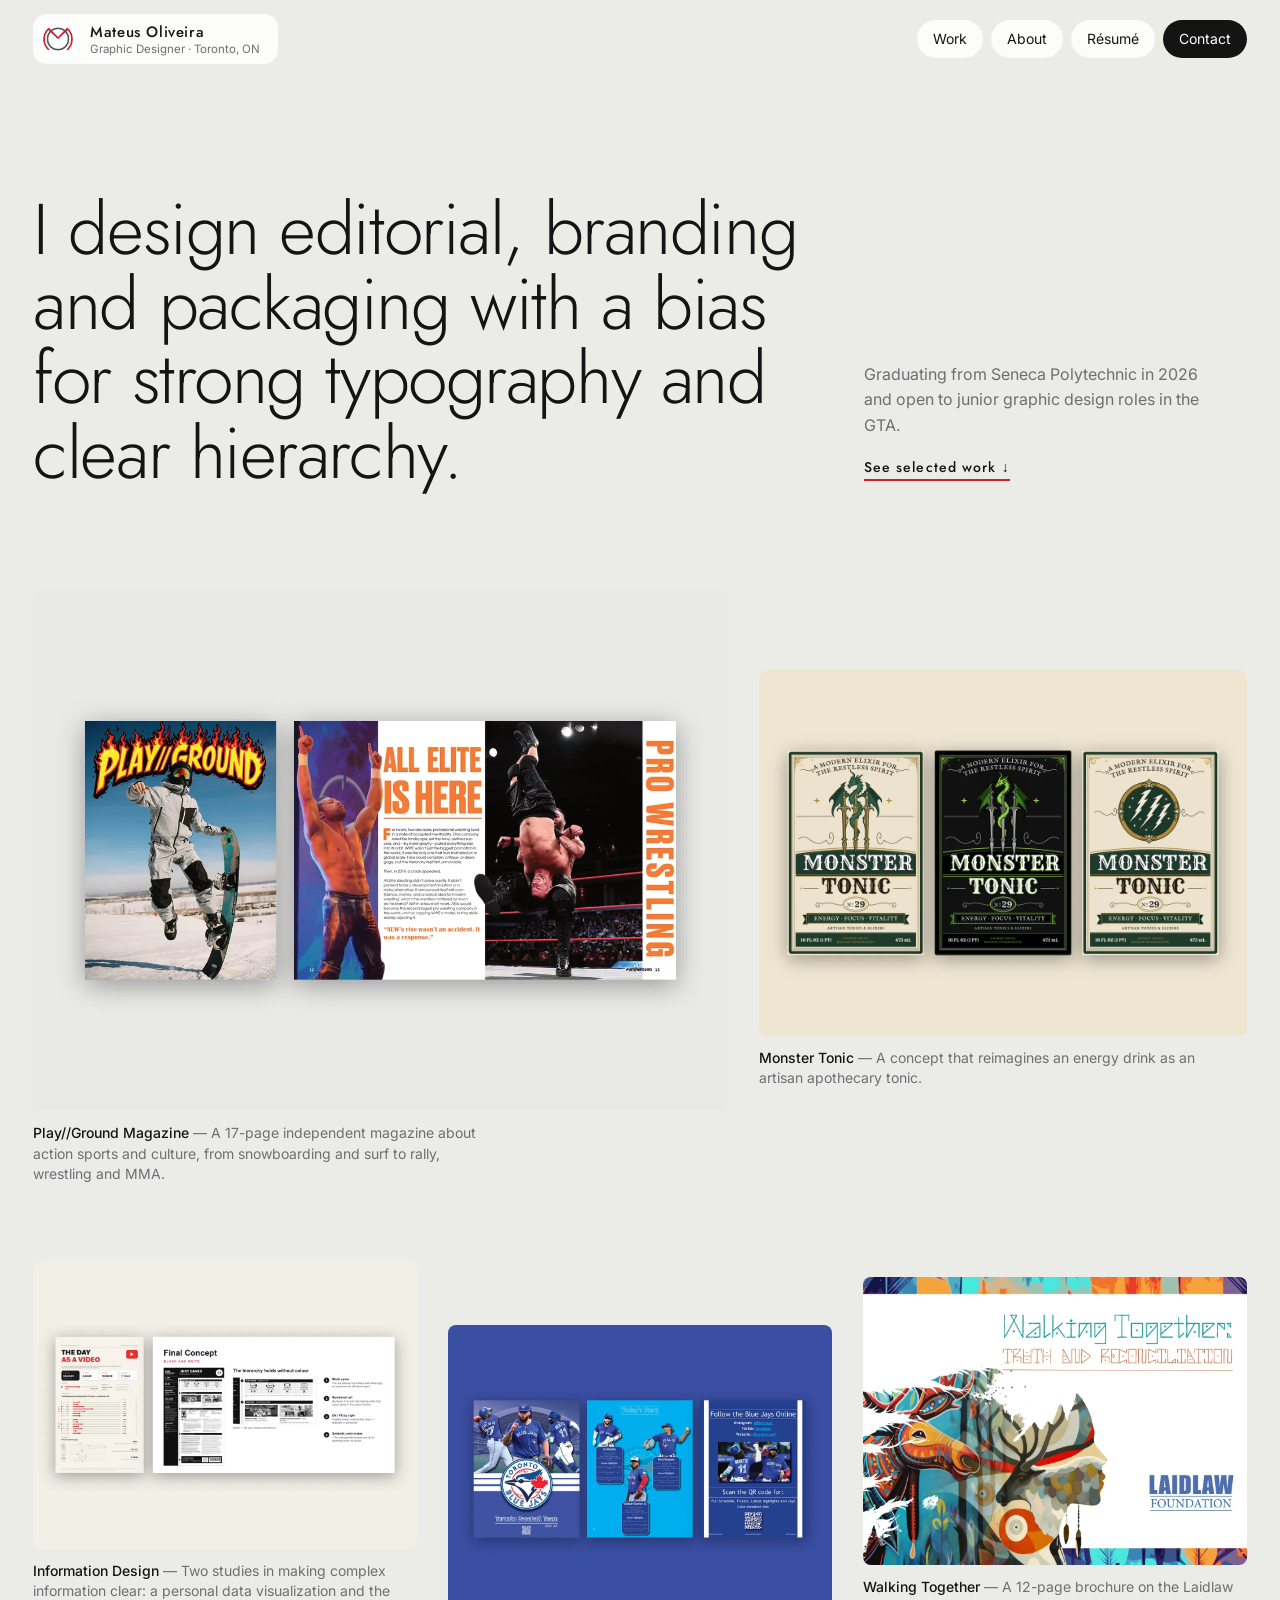
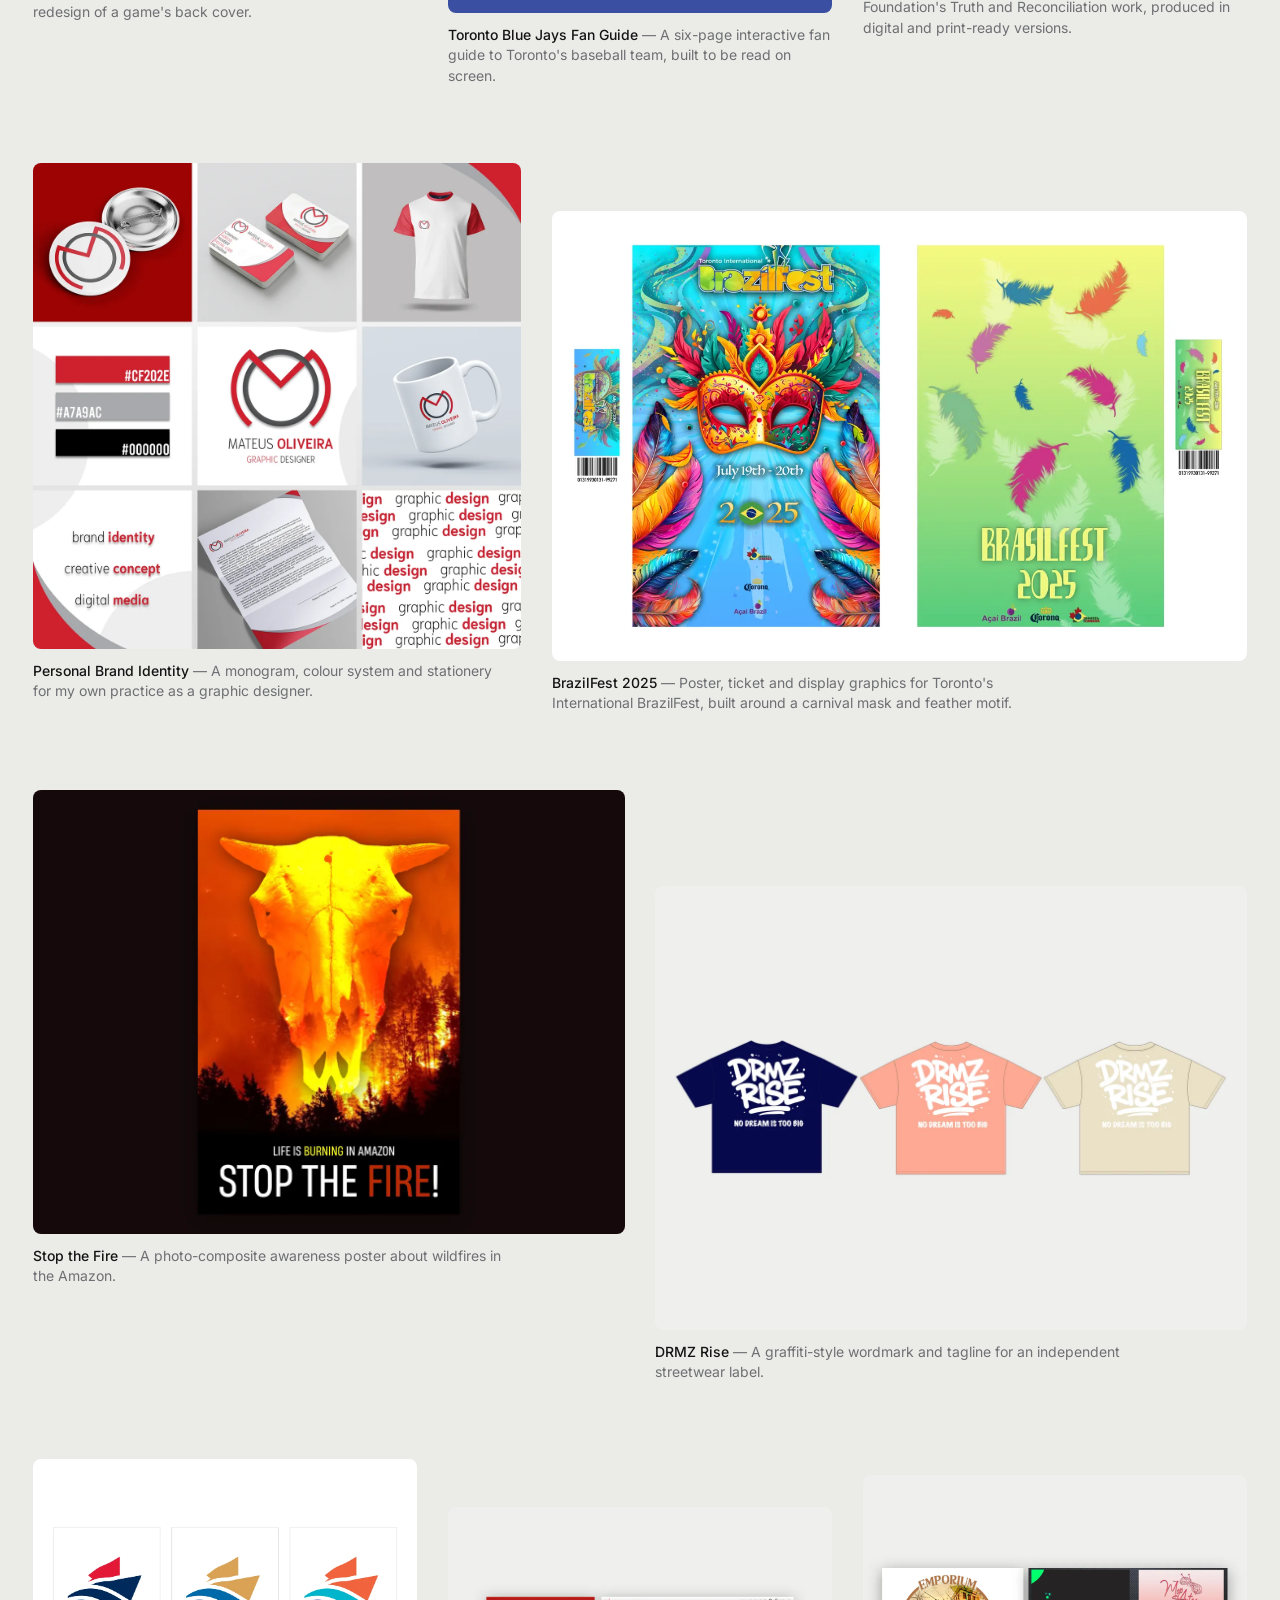
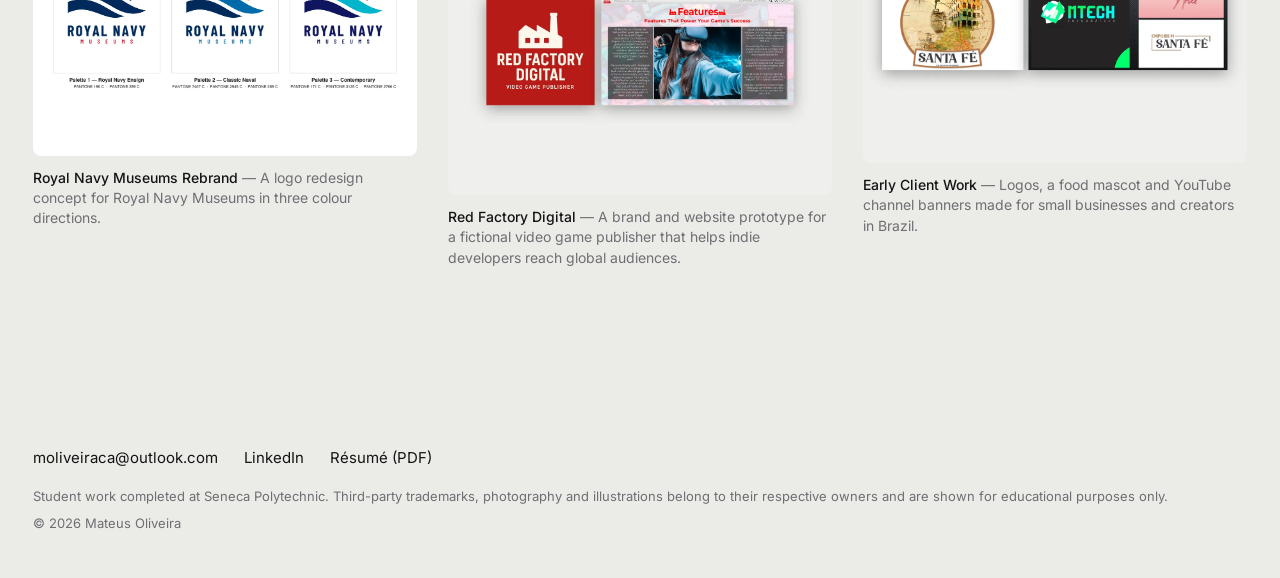
==== commit 92f67b55: "Better header and wider intro" ====
--- a/index.html
+++ b/index.html
@@ -8,9 +8,9 @@
 <link rel="preconnect" href="https://fonts.googleapis.com"><link rel="preconnect" href="https://fonts.gstatic.com" crossorigin>
 <link href="https://fonts.googleapis.com/css2?family=Inter:wght@400;500&family=Jost:wght@300;400;500&display=swap" rel="stylesheet">
 <link rel="stylesheet" href="assets/css/style.css">
-</head><body class="home"><header class="top"><a class="logo" href="index.html" aria-label="Home"><img src="icon-512.png" alt="MO" width="40" height="40"></a>
-<nav><a href="index.html#work">Work</a><a href="#info" class="info-open" aria-controls="info">Info</a></nav></header><main>
-<section class="intro"><h1>I design editorial, branding and packaging with a bias for strong typography and clear hierarchy.</h1><p class="who">Mateus Oliveira · Graphic Designer · Toronto, ON</p></section>
+</head><body class="home"><header class="top"><a class="logo" href="index.html" aria-label="Home"><img src="icon-512.png" alt="MO" width="40" height="40"><span><b>Mateus Oliveira</b><small>Graphic Designer · Toronto, ON</small></span></a>
+<nav><a href="index.html#work">Work</a><a href="#info" class="info-open" aria-controls="info">About</a><a href="assets/Mateus_Oliveira_Resume.pdf" target="_blank" rel="noopener">Résumé</a><a class="pill" href="mailto:moliveiraca@outlook.com">Contact</a></nav></header><main>
+<section class="intro"><h1>I design editorial, branding and packaging with a bias for strong typography and clear hierarchy.</h1><div class="intro-side"><p class="status">Graduating from Seneca Polytechnic in 2026 and open to junior graphic design roles in the GTA.</p><a class="more" href="#work">See selected work ↓</a></div></section>
 <section id="work" class="collage"><a class="card reveal" style="--s:7;--o:0rem" href="projects/playground-magazine.html"><div class="thumb"><img src="assets/img/playground-magazine/cover.webp" alt="Play//Ground Magazine cover" width="1200" height="900" loading="eager"></div>
 <p class="cap"><b>Play//Ground Magazine</b> <span>A 17-page independent magazine about action sports and culture, from snowboarding and surf to rally, wrestling and MMA.</span></p></a><a class="card reveal" style="--s:5;--o:5rem" href="projects/monster-tonic.html"><div class="thumb"><img src="assets/img/monster-tonic/cover.webp" alt="Monster Tonic cover" width="1200" height="900" loading="eager"></div>
 <p class="cap"><b>Monster Tonic</b> <span>A concept that reimagines an energy drink as an artisan apothecary tonic.</span></p></a><a class="card reveal" style="--s:4;--o:0rem" href="projects/information-design.html"><div class="thumb"><img src="assets/img/information-design/cover.webp" alt="Information Design cover" width="1200" height="900" loading="eager"></div>
--- a/assets/css/style.css
+++ b/assets/css/style.css
@@ -8,15 +8,23 @@
 /* top bar */
 .top{position:fixed;top:0;left:0;right:0;z-index:30;display:flex;justify-content:space-between;align-items:center;padding:14px var(--pad);pointer-events:none}
 .top>*{pointer-events:auto}
-.logo img{width:40px;height:40px;border-radius:10px;box-shadow:0 1px 6px rgba(0,0,0,.12)}
+.logo{display:flex;align-items:center;gap:12px;text-decoration:none;background:rgba(255,255,255,.82);backdrop-filter:blur(8px);padding:5px 18px 5px 5px;border-radius:14px}
+.logo img{width:40px;height:40px;border-radius:10px}
+.logo span{display:flex;flex-direction:column;line-height:1.2}
+.logo b{font:500 15px Jost;letter-spacing:.04em}
+.logo small{font-size:11.5px;color:var(--soft)}
+.top nav a.pill{background:var(--ink);color:#fff}.top nav a.pill:hover{background:var(--red)}
 .top nav{display:flex;gap:8px}
 .top nav a{text-decoration:none;font-size:14px;background:rgba(255,255,255,.82);backdrop-filter:blur(8px);padding:8px 16px;border-radius:99px;transition:background .2s,color .2s}
 .top nav a:hover{background:var(--ink);color:#fff}
 main{padding:0 var(--pad)}
 /* home */
-.intro{padding:clamp(110px,16vw,200px) 0 clamp(50px,8vw,100px);max-width:1500px;margin:0 auto}
-.intro h1{font-weight:300;font-size:clamp(30px,4.6vw,64px);line-height:1.12;letter-spacing:-.015em;max-width:24ch}
-.who{margin-top:22px;font-size:14px;color:var(--soft);letter-spacing:.04em}
+.intro{padding:clamp(120px,15vw,210px) 0 clamp(50px,8vw,100px);max-width:1500px;margin:0 auto;display:grid;grid-template-columns:minmax(0,8fr) minmax(0,4fr);gap:clamp(24px,5vw,80px);align-items:end}
+.intro h1{font-weight:300;font-size:clamp(32px,5.6vw,92px);line-height:1.04;letter-spacing:-.02em}
+.intro-side{padding-bottom:.6rem}
+.status{color:var(--soft);font-size:clamp(15px,1.25vw,18px);max-width:34ch}
+.more{display:inline-block;margin-top:18px;font:500 14px Jost;letter-spacing:.08em;text-decoration:none;border-bottom:2px solid var(--red);padding-bottom:2px}
+.more:hover{color:var(--red)}
 .collage{display:grid;grid-template-columns:repeat(12,1fr);gap:clamp(36px,6vw,90px) clamp(14px,2.4vw,34px);align-items:start;max-width:1500px;margin:0 auto;padding-bottom:clamp(70px,10vw,140px)}
 .card{grid-column:span var(--s);margin-top:var(--o);text-decoration:none;display:block}
 .thumb{overflow:hidden;border-radius:var(--r);background:#dcdcd8}
@@ -86,6 +94,7 @@
 @media (max-width:900px){.p-cols{grid-template-columns:1fr 1fr}.p-exp{grid-column:1/-1}}
 @media (max-width:760px){
  body{font-size:15.5px}
+ .intro{grid-template-columns:1fr;align-items:start}.logo small{display:none}.top nav a{padding:8px 11px;font-size:13px}.top nav a:nth-child(3){display:none}
  .collage{grid-template-columns:1fr;gap:34px}.card{grid-column:1;margin-top:0}
  .cols,.pinfo,.p-cols{grid-template-columns:1fr;gap:28px}
  .gallery{gap:16px}.g.half,.g.third{grid-column:span 6}.g.narrow{grid-column:1/-1}
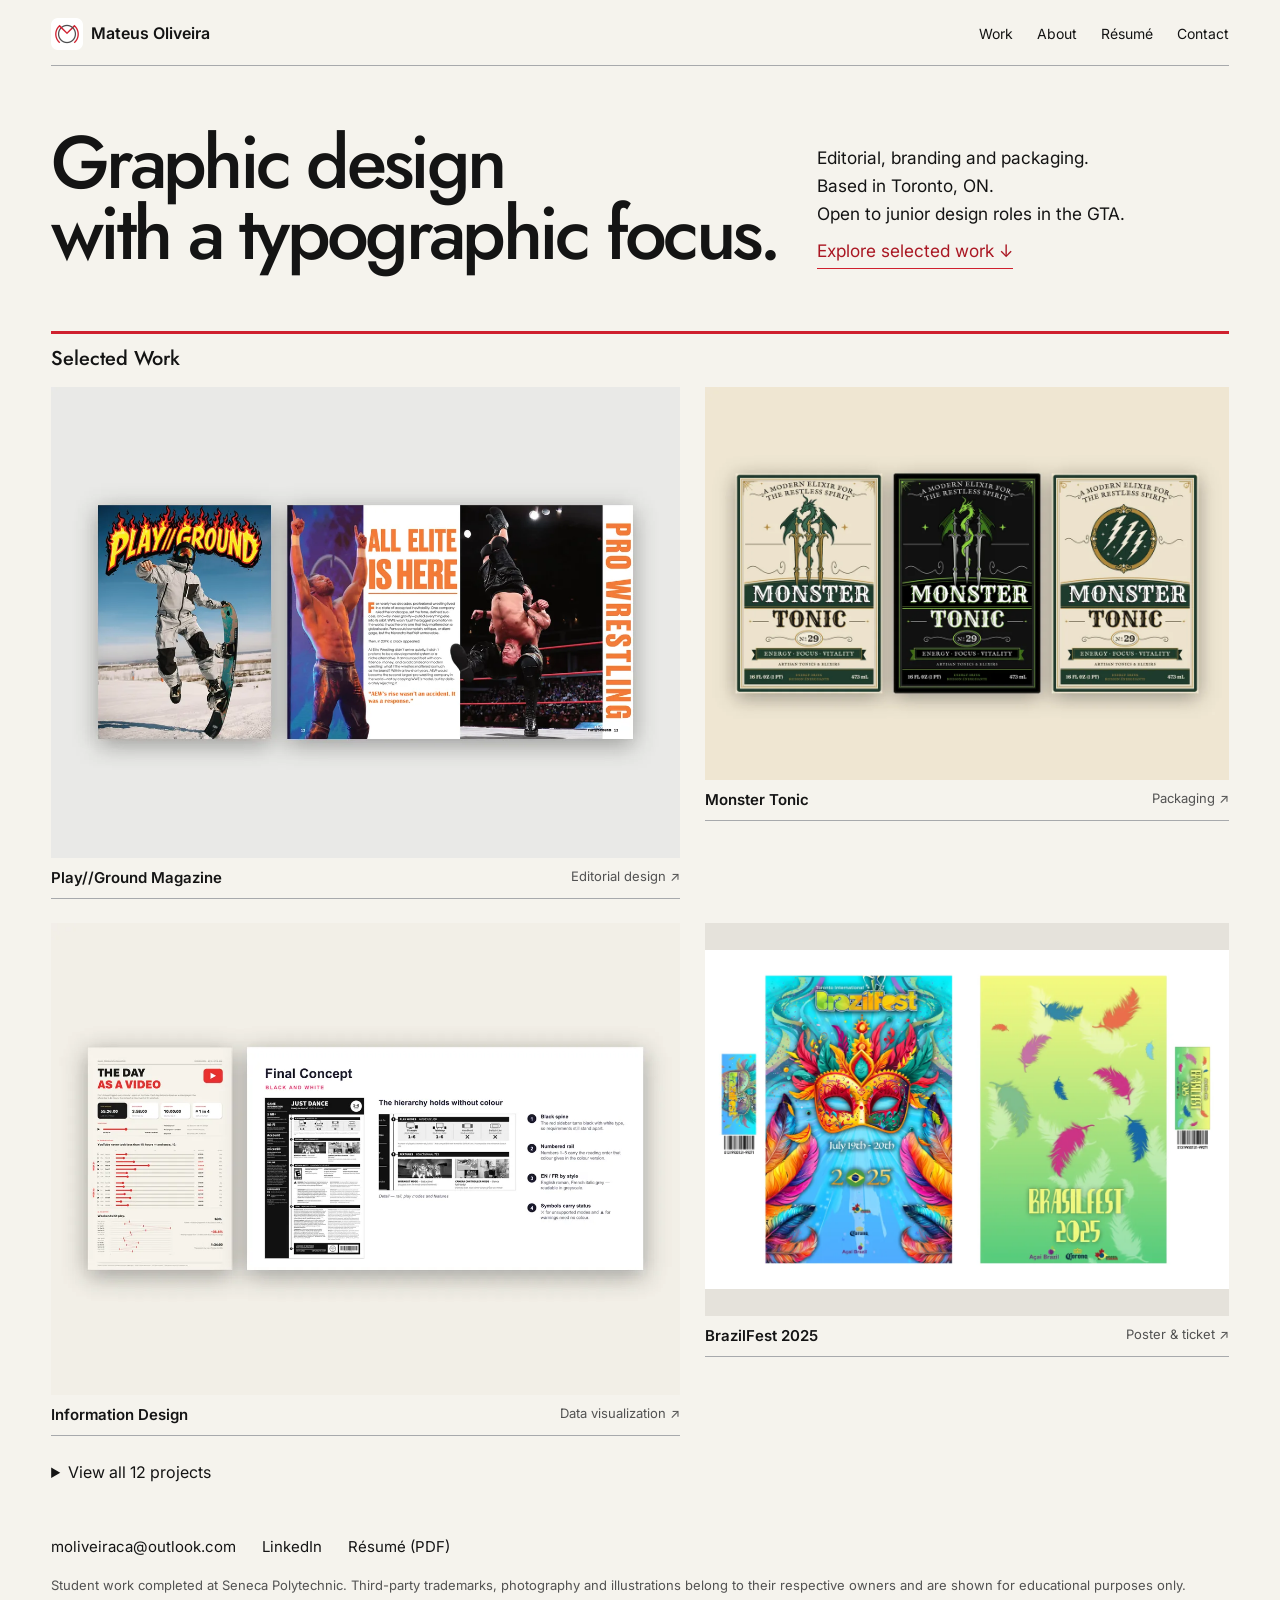
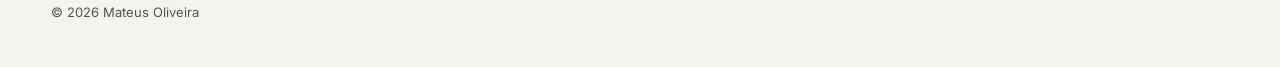
==== commit 61435096: "Apply editorial portfolio layout" ====
--- a/index.html
+++ b/index.html
@@ -8,22 +8,23 @@
 <link rel="preconnect" href="https://fonts.googleapis.com"><link rel="preconnect" href="https://fonts.gstatic.com" crossorigin>
 <link href="https://fonts.googleapis.com/css2?family=Inter:wght@400;500&family=Jost:wght@300;400;500&display=swap" rel="stylesheet">
 <link rel="stylesheet" href="assets/css/style.css">
-</head><body class="home"><header class="top"><a class="logo" href="index.html" aria-label="Home"><img src="icon-512.png" alt="MO" width="40" height="40"><span><b>Mateus Oliveira</b><small>Graphic Designer · Toronto, ON</small></span></a>
-<nav><a href="index.html#work">Work</a><a href="#info" class="info-open" aria-controls="info">About</a><a href="assets/Mateus_Oliveira_Resume.pdf" target="_blank" rel="noopener">Résumé</a><a class="pill" href="mailto:moliveiraca@outlook.com">Contact</a></nav></header><main>
-<section class="intro"><h1>I design editorial, branding and packaging with a bias for strong typography and clear hierarchy.</h1><div class="intro-side"><p class="status">Graduating from Seneca Polytechnic in 2026 and open to junior graphic design roles in the GTA.</p><a class="more" href="#work">See selected work ↓</a></div></section>
-<section id="work" class="collage"><a class="card reveal" style="--s:7;--o:0rem" href="projects/playground-magazine.html"><div class="thumb"><img src="assets/img/playground-magazine/cover.webp" alt="Play//Ground Magazine cover" width="1200" height="900" loading="eager"></div>
-<p class="cap"><b>Play//Ground Magazine</b> <span>A 17-page independent magazine about action sports and culture, from snowboarding and surf to rally, wrestling and MMA.</span></p></a><a class="card reveal" style="--s:5;--o:5rem" href="projects/monster-tonic.html"><div class="thumb"><img src="assets/img/monster-tonic/cover.webp" alt="Monster Tonic cover" width="1200" height="900" loading="eager"></div>
-<p class="cap"><b>Monster Tonic</b> <span>A concept that reimagines an energy drink as an artisan apothecary tonic.</span></p></a><a class="card reveal" style="--s:4;--o:0rem" href="projects/information-design.html"><div class="thumb"><img src="assets/img/information-design/cover.webp" alt="Information Design cover" width="1200" height="900" loading="eager"></div>
-<p class="cap"><b>Information Design</b> <span>Two studies in making complex information clear: a personal data visualization and the redesign of a game&#x27;s back cover.</span></p></a><a class="card reveal" style="--s:4;--o:4rem" href="projects/toronto-blue-jays-guide.html"><div class="thumb"><img src="assets/img/toronto-blue-jays-guide/cover.webp" alt="Toronto Blue Jays Fan Guide cover" width="1200" height="900" loading="lazy"></div>
-<p class="cap"><b>Toronto Blue Jays Fan Guide</b> <span>A six-page interactive fan guide to Toronto&#x27;s baseball team, built to be read on screen.</span></p></a><a class="card reveal" style="--s:4;--o:1rem" href="projects/walking-together-brochure.html"><div class="thumb"><img src="assets/img/walking-together-brochure/cover.webp" alt="Walking Together cover" width="1200" height="900" loading="lazy"></div>
-<p class="cap"><b>Walking Together</b> <span>A 12-page brochure on the Laidlaw Foundation&#x27;s Truth and Reconciliation work, produced in digital and print-ready versions.</span></p></a><a class="card reveal" style="--s:5;--o:0rem" href="projects/personal-brand-identity.html"><div class="thumb"><img src="assets/img/personal-brand-identity/cover.webp" alt="Personal Brand Identity cover" width="1200" height="1196" loading="lazy"></div>
-<p class="cap"><b>Personal Brand Identity</b> <span>A monogram, colour system and stationery for my own practice as a graphic designer.</span></p></a><a class="card reveal" style="--s:7;--o:3rem" href="projects/brazilfest-2025.html"><div class="thumb"><img src="assets/img/brazilfest-2025/cover.webp" alt="BrazilFest 2025 cover" width="1200" height="777" loading="lazy"></div>
-<p class="cap"><b>BrazilFest 2025</b> <span>Poster, ticket and display graphics for Toronto&#x27;s International BrazilFest, built around a carnival mask and feather motif.</span></p></a><a class="card reveal" style="--s:6;--o:0rem" href="projects/stop-the-fire.html"><div class="thumb"><img src="assets/img/stop-the-fire/cover.webp" alt="Stop the Fire cover" width="1200" height="900" loading="lazy"></div>
-<p class="cap"><b>Stop the Fire</b> <span>A photo-composite awareness poster about wildfires in the Amazon.</span></p></a><a class="card reveal" style="--s:6;--o:6rem" href="projects/drmz-rise.html"><div class="thumb"><img src="assets/img/drmz-rise/cover.webp" alt="DRMZ Rise cover" width="1200" height="900" loading="lazy"></div>
-<p class="cap"><b>DRMZ Rise</b> <span>A graffiti-style wordmark and tagline for an independent streetwear label.</span></p></a><a class="card reveal" style="--s:4;--o:0rem" href="projects/royal-navy-museums.html"><div class="thumb"><img src="assets/img/royal-navy-museums/cover.webp" alt="Royal Navy Museums Rebrand cover" width="1200" height="927" loading="lazy"></div>
-<p class="cap"><b>Royal Navy Museums Rebrand</b> <span>A logo redesign concept for Royal Navy Museums in three colour directions.</span></p></a><a class="card reveal" style="--s:4;--o:3rem" href="projects/red-factory-digital.html"><div class="thumb"><img src="assets/img/red-factory-digital/cover.webp" alt="Red Factory Digital cover" width="1200" height="900" loading="lazy"></div>
-<p class="cap"><b>Red Factory Digital</b> <span>A brand and website prototype for a fictional video game publisher that helps indie developers reach global audiences.</span></p></a><a class="card reveal" style="--s:4;--o:1rem" href="projects/early-client-work.html"><div class="thumb"><img src="assets/img/early-client-work/cover.webp" alt="Early Client Work cover" width="1200" height="900" loading="lazy"></div>
-<p class="cap"><b>Early Client Work</b> <span>Logos, a food mascot and YouTube channel banners made for small businesses and creators in Brazil.</span></p></a></section>
+</head><body class="home"><header class="top"><a class="logo" href="index.html"><img src="icon-512.png" alt="" width="32" height="32">Mateus Oliveira</a>
+<nav aria-label="Portfolio navigation"><a href="index.html#work">Work</a><a href="#info" class="info-open" aria-controls="info">About</a><a href="assets/Mateus_Oliveira_Resume.pdf" target="_blank" rel="noopener">Résumé</a><a href="mailto:moliveiraca@outlook.com">Contact</a></nav></header><main>
+<section class="intro"><h1>Graphic design<br>with a typographic focus.</h1><div class="intro-side"><p>Editorial, branding and packaging.<br>Based in Toronto, ON.<br>Open to junior design roles in the GTA.</p><a class="more" href="#work">Explore selected work ↓</a></div></section>
+<section id="work" class="work-section"><h2>Selected Work</h2><div class="work-grid"><a class="card" href="projects/playground-magazine.html"><div class="thumb"><img src="assets/img/playground-magazine/cover.webp" alt="" width="1200" height="900" loading="eager"></div>
+<p class="cap"><b>Play//Ground Magazine</b><span>Editorial design <span aria-hidden="true">↗</span></span></p></a><a class="card" href="projects/monster-tonic.html"><div class="thumb"><img src="assets/img/monster-tonic/cover.webp" alt="" width="1200" height="900" loading="eager"></div>
+<p class="cap"><b>Monster Tonic</b><span>Packaging <span aria-hidden="true">↗</span></span></p></a><a class="card" href="projects/information-design.html"><div class="thumb"><img src="assets/img/information-design/cover.webp" alt="" width="1200" height="900" loading="lazy"></div>
+<p class="cap"><b>Information Design</b><span>Data visualization <span aria-hidden="true">↗</span></span></p></a><a class="card" href="projects/brazilfest-2025.html"><div class="thumb"><img src="assets/img/brazilfest-2025/cover.webp" alt="" width="1200" height="777" loading="lazy"></div>
+<p class="cap"><b>BrazilFest 2025</b><span>Poster &amp; ticket <span aria-hidden="true">↗</span></span></p></a></div></section>
+<section class="work-section archive"><details><summary>View all 12 projects</summary><div class="work-grid"><a class="card" href="projects/toronto-blue-jays-guide.html"><div class="thumb"><img src="assets/img/toronto-blue-jays-guide/cover.webp" alt="" width="1200" height="900" loading="lazy"></div>
+<p class="cap"><b>Toronto Blue Jays Fan Guide</b><span>Interactive PDF <span aria-hidden="true">↗</span></span></p></a><a class="card" href="projects/walking-together-brochure.html"><div class="thumb"><img src="assets/img/walking-together-brochure/cover.webp" alt="" width="1200" height="900" loading="lazy"></div>
+<p class="cap"><b>Walking Together</b><span>Editorial design <span aria-hidden="true">↗</span></span></p></a><a class="card" href="projects/personal-brand-identity.html"><div class="thumb"><img src="assets/img/personal-brand-identity/cover.webp" alt="" width="1200" height="1196" loading="lazy"></div>
+<p class="cap"><b>Personal Brand Identity</b><span>Branding <span aria-hidden="true">↗</span></span></p></a><a class="card" href="projects/stop-the-fire.html"><div class="thumb"><img src="assets/img/stop-the-fire/cover.webp" alt="" width="1200" height="900" loading="lazy"></div>
+<p class="cap"><b>Stop the Fire</b><span>Poster <span aria-hidden="true">↗</span></span></p></a><a class="card" href="projects/drmz-rise.html"><div class="thumb"><img src="assets/img/drmz-rise/cover.webp" alt="" width="1200" height="900" loading="lazy"></div>
+<p class="cap"><b>DRMZ Rise</b><span>Logo &amp; apparel <span aria-hidden="true">↗</span></span></p></a><a class="card" href="projects/royal-navy-museums.html"><div class="thumb"><img src="assets/img/royal-navy-museums/cover.webp" alt="" width="1200" height="927" loading="lazy"></div>
+<p class="cap"><b>Royal Navy Museums Rebrand</b><span>Branding <span aria-hidden="true">↗</span></span></p></a><a class="card" href="projects/red-factory-digital.html"><div class="thumb"><img src="assets/img/red-factory-digital/cover.webp" alt="" width="1200" height="900" loading="lazy"></div>
+<p class="cap"><b>Red Factory Digital</b><span>Web &amp; UX design <span aria-hidden="true">↗</span></span></p></a><a class="card" href="projects/early-client-work.html"><div class="thumb"><img src="assets/img/early-client-work/cover.webp" alt="" width="1200" height="900" loading="lazy"></div>
+<p class="cap"><b>Early Client Work</b><span>Logos, mascot &amp; channel branding <span aria-hidden="true">↗</span></span></p></a></div></details></section>
 </main><footer><p class="flinks"><a href="mailto:moliveiraca@outlook.com">moliveiraca@outlook.com</a> <a href="https://www.linkedin.com/in/mateus-poliveira" target="_blank" rel="noopener">LinkedIn</a> <a href="assets/Mateus_Oliveira_Resume.pdf" target="_blank" rel="noopener">Résumé (PDF)</a></p><p>Student work completed at Seneca Polytechnic. Third-party trademarks, photography and illustrations belong to their respective owners and are shown for educational purposes only.</p><p>© 2026 Mateus Oliveira</p></footer>
 <aside class="panel" id="info" aria-label="Info" hidden><div class="panel-in">
 <button class="panel-x" aria-label="Close">Close ×</button>
--- a/assets/css/style.css
+++ b/assets/css/style.css
@@ -1,41 +1,37 @@
-:root{--red:#CF202E;--gray:#A7A9AC;--ink:#141414;--soft:#6e6f72;--bg:#ebebe8;--line:#d9d9d5;--r:8px;--pad:clamp(16px,2.6vw,36px)}
+:root{--red:#CF202E;--gray:#A7A9AC;--ink:#141414;--soft:#525252;--bg:#f5f3ed;--line:#d9d9d5;--r:0px;--pad:clamp(16px,4vw,52px)}
 *{box-sizing:border-box;margin:0}
 html{scroll-behavior:smooth}
 body{font:400 16px/1.6 Inter,system-ui,sans-serif;color:var(--ink);background:var(--bg);-webkit-font-smoothing:antialiased}
 img{max-width:100%;height:auto;display:block}
 a{color:inherit}
 h1,h2,h3,h4,.eyebrow{font-family:Jost,Inter,sans-serif}
-/* top bar */
-.top{position:fixed;top:0;left:0;right:0;z-index:30;display:flex;justify-content:space-between;align-items:center;padding:14px var(--pad);pointer-events:none}
-.top>*{pointer-events:auto}
-.logo{display:flex;align-items:center;gap:12px;text-decoration:none;background:rgba(255,255,255,.82);backdrop-filter:blur(8px);padding:5px 18px 5px 5px;border-radius:14px}
-.logo img{width:40px;height:40px;border-radius:10px}
-.logo span{display:flex;flex-direction:column;line-height:1.2}
-.logo b{font:500 15px Jost;letter-spacing:.04em}
-.logo small{font-size:11.5px;color:var(--soft)}
-.top nav a.pill{background:var(--ink);color:#fff}.top nav a.pill:hover{background:var(--red)}
-.top nav{display:flex;gap:8px}
-.top nav a{text-decoration:none;font-size:14px;background:rgba(255,255,255,.82);backdrop-filter:blur(8px);padding:8px 16px;border-radius:99px;transition:background .2s,color .2s}
-.top nav a:hover{background:var(--ink);color:#fff}
+/* Header */
+.top{display:flex;justify-content:space-between;align-items:center;flex-wrap:wrap;gap:12px 24px;margin:0 auto;padding:18px 0 15px;border-bottom:1px solid var(--gray);width:calc(100% - 2 * var(--pad));max-width:1400px}
+.logo{display:flex;align-items:center;gap:8px;text-decoration:none;font-weight:600}
+.logo img{width:32px;height:32px}
+.top nav{display:flex;gap:clamp(12px,2vw,24px);flex-wrap:wrap}
+.top nav a{text-decoration:none;font-size:14px}
+.top nav a:hover{text-decoration:underline}
 main{padding:0 var(--pad)}
-/* home */
-.intro{padding:clamp(120px,15vw,210px) 0 clamp(50px,8vw,100px);max-width:1500px;margin:0 auto;display:grid;grid-template-columns:minmax(0,8fr) minmax(0,4fr);gap:clamp(24px,5vw,80px);align-items:end}
-.intro h1{font-weight:300;font-size:clamp(32px,5.6vw,92px);line-height:1.04;letter-spacing:-.02em}
-.intro-side{padding-bottom:.6rem}
-.status{color:var(--soft);font-size:clamp(15px,1.25vw,18px);max-width:34ch}
-.more{display:inline-block;margin-top:18px;font:500 14px Jost;letter-spacing:.08em;text-decoration:none;border-bottom:2px solid var(--red);padding-bottom:2px}
-.more:hover{color:var(--red)}
-.collage{display:grid;grid-template-columns:repeat(12,1fr);gap:clamp(36px,6vw,90px) clamp(14px,2.4vw,34px);align-items:start;max-width:1500px;margin:0 auto;padding-bottom:clamp(70px,10vw,140px)}
-.card{grid-column:span var(--s);margin-top:var(--o);text-decoration:none;display:block}
-.thumb{overflow:hidden;border-radius:var(--r);background:#dcdcd8}
-.thumb img{width:100%;height:auto;transition:transform .7s ease}
-.card:hover .thumb img{transform:scale(1.035)}
-.cap{margin-top:12px;font-size:14px;line-height:1.45;max-width:52ch}
-.cap b{font-weight:500}
-.cap span{color:var(--soft)}
-.cap span:before{content:"— "}
-.card:hover .cap b{color:var(--red)}
-/* info panel */
+/* Home */
+.intro,.work-section{max-width:1400px;margin:0 auto}
+.intro{display:grid;grid-template-columns:minmax(0,1.8fr) minmax(0,1fr);gap:24px;align-items:end;padding:clamp(28px,5vw,62px) 0}
+.intro h1{font-weight:500;font-size:clamp(38px,5.8vw,86px);letter-spacing:-.05em;line-height:.95}
+.intro-side{font-size:clamp(14px,1.35vw,18px)}
+.more{display:inline-block;margin-top:10px;color:#aa1723;border-bottom:1px solid var(--red);padding-bottom:3px;text-decoration:none}
+.more:hover{text-decoration:underline}
+.work-section h2{font-weight:500;font-size:20px;border-top:3px solid var(--red);padding:9px 0 12px}
+.work-grid{display:grid;grid-template-columns:minmax(0,1.2fr) minmax(0,1fr);gap:24px clamp(16px,2vw,28px)}
+.card{display:block;text-decoration:none}
+.thumb img{width:100%;aspect-ratio:4/3;object-fit:contain;background:#e5e2db}
+.cap{display:flex;justify-content:space-between;flex-wrap:wrap;gap:4px 12px;padding:8px 0;border-bottom:1px solid var(--gray);font-size:15px}
+.cap b{font-weight:600}
+.cap span{color:var(--soft);font-size:13px}
+.card:hover .cap b{text-decoration:underline}
+.archive{margin-top:24px}
+.archive summary{width:fit-content;cursor:pointer}
+.archive .work-grid{margin-top:16px}
+/* Info panel */
 .panel{position:fixed;inset:0;z-index:40;background:var(--bg);overflow:auto;padding:90px var(--pad) 60px}
 .panel[hidden]{display:none}
 .panel:target{display:block}
@@ -60,12 +56,13 @@
 .flinks a{text-decoration:none}.flinks a:hover{color:var(--red)}
 /* project page */
 .proj{max-width:1500px;margin:0 auto;padding-bottom:40px}
-.phead{padding:clamp(110px,14vw,170px) 0 34px}
+.phead{padding:clamp(28px,5vw,64px) 0 28px}
 .eyebrow{font-size:13px;letter-spacing:.18em;text-transform:uppercase;color:var(--red);margin-bottom:14px;font-weight:500}
-.phead h1{font-weight:300;font-size:clamp(34px,5.4vw,76px);line-height:1.05;letter-spacing:-.015em}
+.phead h1{font-weight:500;font-size:clamp(34px,5.4vw,76px);line-height:1.05;letter-spacing:-.015em}
 .lead{margin-top:20px;color:var(--soft);max-width:58ch;font-size:18px}
 .phero{width:100%;border-radius:var(--r);background:#dcdcd8}
-.pinfo{display:grid;grid-template-columns:1fr 1.6fr;gap:60px;padding:50px 0}
+.pinfo{display:grid;grid-template-columns:minmax(0,1.6fr) minmax(0,1fr);gap:clamp(24px,5vw,60px);padding:28px 0 40px;border-top:3px solid var(--red);margin-top:24px}
+.pinfo h2{font-weight:500;margin-bottom:8px}
 dl{display:grid;grid-template-columns:1fr 1fr;gap:18px 20px;align-content:start}
 dt{font:500 11px Jost;letter-spacing:.2em;text-transform:uppercase;color:var(--red)}
 dd{font-size:15px}
@@ -90,12 +87,12 @@
 /* reveal */
 .js .reveal{opacity:0;transform:translateY(22px);transition:opacity .8s ease,transform .8s ease}
 .js .reveal.in{opacity:1;transform:none}
-@media (prefers-reduced-motion:reduce){.js .reveal{opacity:1;transform:none;transition:none}html{scroll-behavior:auto}.thumb img{transition:none}}
+@media (prefers-reduced-motion:reduce){.js .reveal{opacity:1;transform:none;transition:none}html{scroll-behavior:auto}}
 @media (max-width:900px){.p-cols{grid-template-columns:1fr 1fr}.p-exp{grid-column:1/-1}}
 @media (max-width:760px){
  body{font-size:15.5px}
- .intro{grid-template-columns:1fr;align-items:start}.logo small{display:none}.top nav a{padding:8px 11px;font-size:13px}.top nav a:nth-child(3){display:none}
- .collage{grid-template-columns:1fr;gap:34px}.card{grid-column:1;margin-top:0}
+ .intro,.work-grid{grid-template-columns:1fr}.intro{align-items:start}
+
  .cols,.pinfo,.p-cols{grid-template-columns:1fr;gap:28px}
  .gallery{gap:16px}.g.half,.g.third{grid-column:span 6}.g.narrow{grid-column:1/-1}
  .pn{flex-direction:column}
